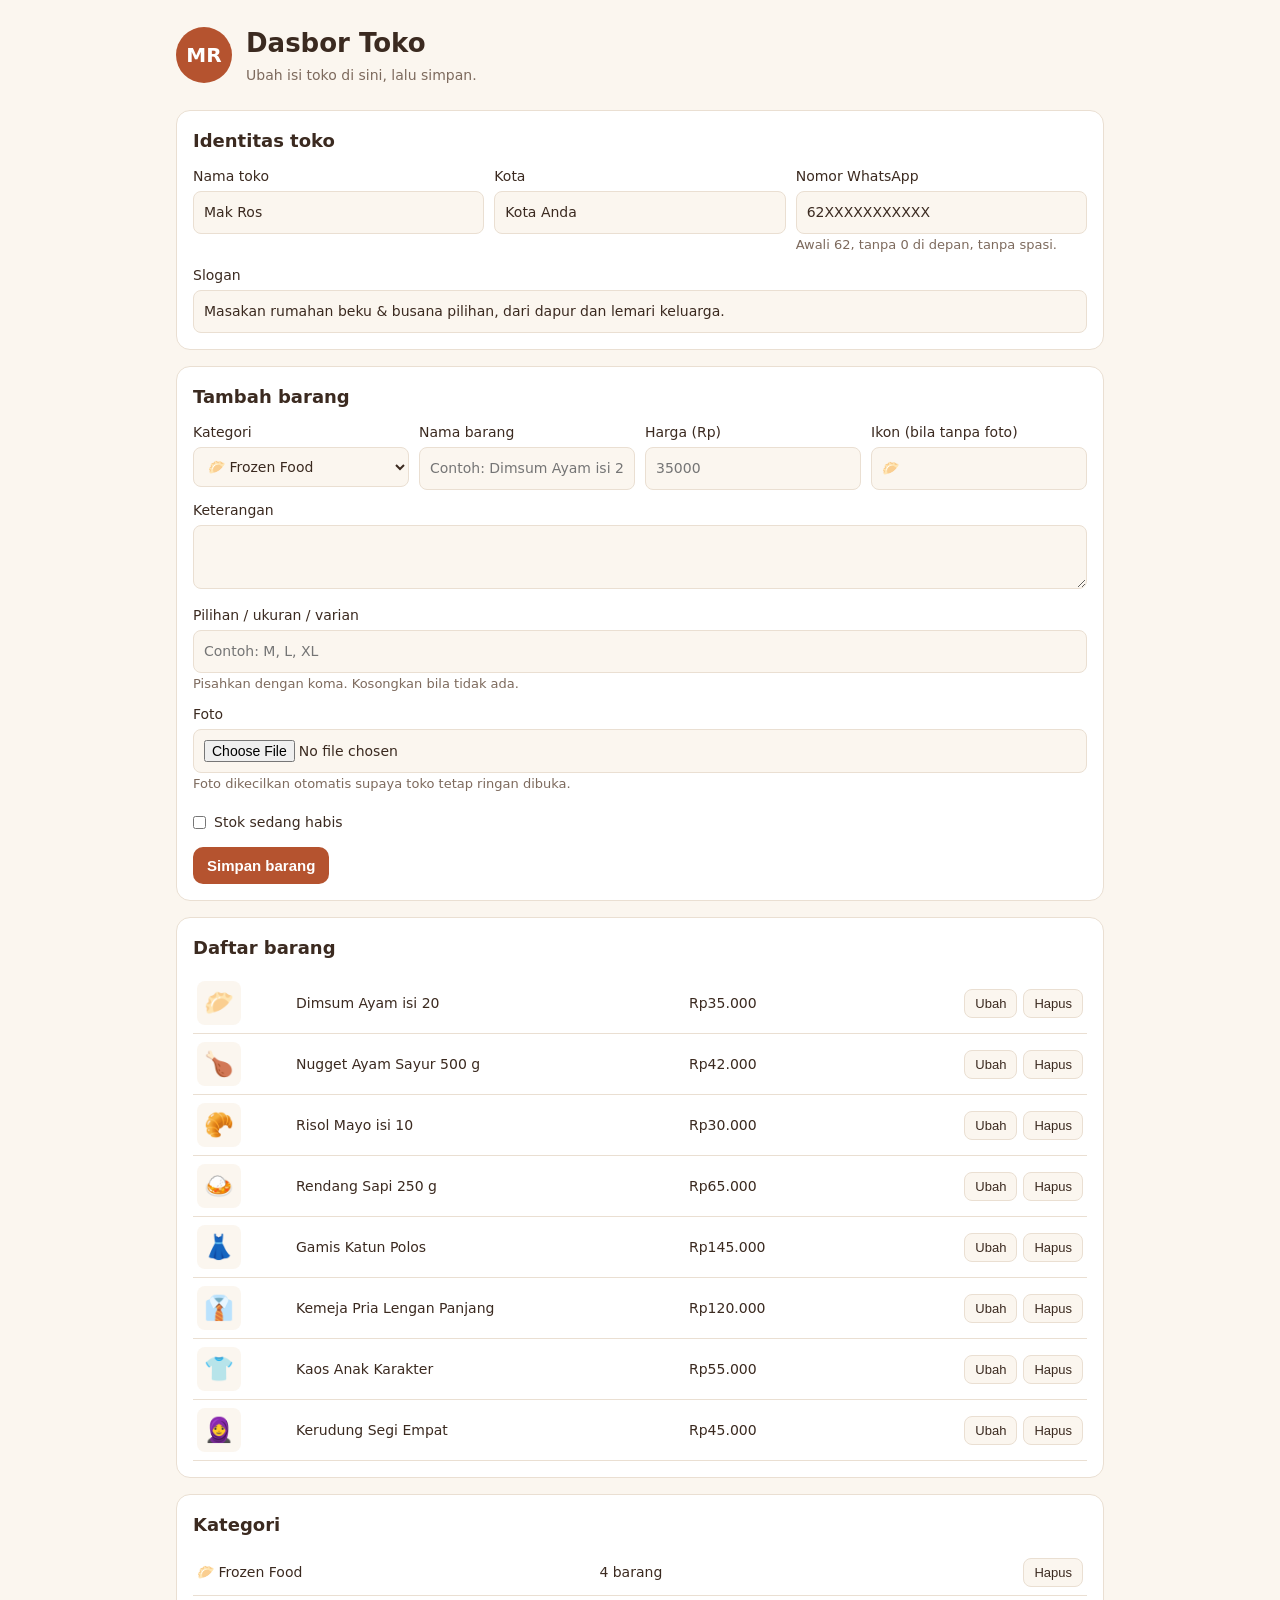
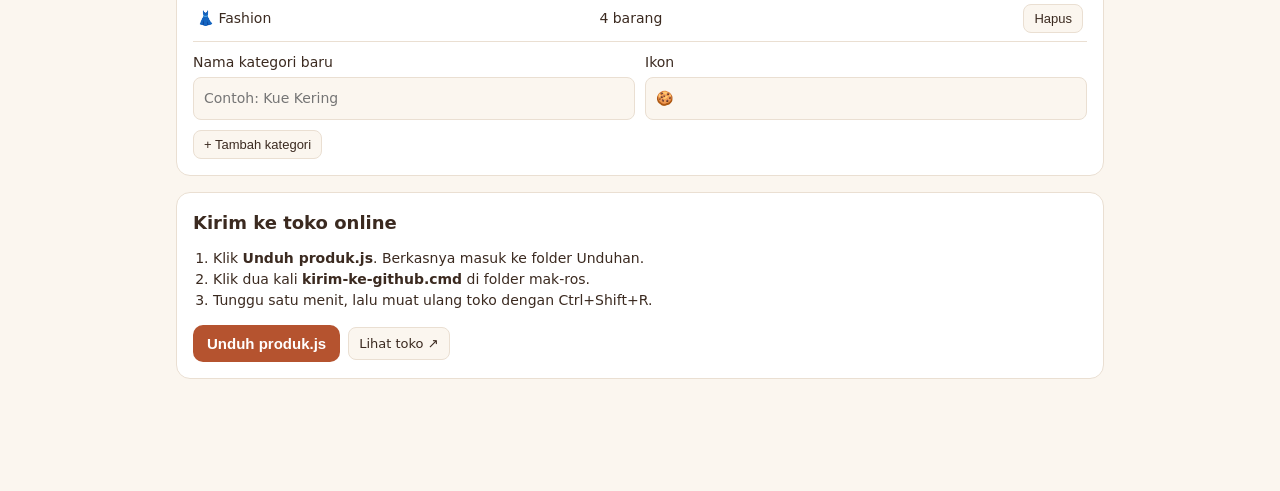
==== admin.html @ 11fc93fb "Dasbor admin: ubah toko lewat formulir, foto, dan tanda stok habis Co-Authored-By: Claude Opus 5.5 (" ====
<!doctype html>
<html lang="id">
<head>
  <meta charset="utf-8">
  <meta name="viewport" content="width=device-width, initial-scale=1">
  <meta name="robots" content="noindex">
  <title>Dasbor Mak Ros</title>
  <link rel="stylesheet" href="style.css">
  <style>
    .wadah { max-width: 960px; margin: 0 auto; padding: 16px; }
    .panel { background: var(--kartu); border: 1px solid var(--garis); border-radius: 14px; padding: 16px; margin-bottom: 16px; }
    .panel h2 { margin: 0 0 12px; font-size: 18px; }
    .baris { display: grid; gap: 10px; grid-template-columns: repeat(auto-fit, minmax(200px, 1fr)); }
    label { display: block; font-size: 14px; }
    input, textarea, select {
      width: 100%; margin-top: 4px; padding: 10px; border-radius: 8px; font: inherit;
      border: 1px solid var(--garis); background: var(--latar); color: var(--teks);
    }
    .centang { display: flex; gap: 8px; align-items: center; }
    .centang input { width: auto; margin: 0; }
    .petunjuk { color: var(--redup); font-size: 13px; margin: 4px 0 0; }
    .tabel { width: 100%; border-collapse: collapse; font-size: 14px; }
    .tabel td { padding: 8px 4px; border-bottom: 1px solid var(--garis); vertical-align: middle; }
    .mini { width: 44px; height: 44px; border-radius: 8px; background: var(--latar); display: grid; place-items: center; font-size: 24px; overflow: hidden; }
    .mini img { width: 100%; height: 100%; object-fit: cover; }
    .habis { color: #c0392b; font-size: 12px; font-weight: 600; }
    .tombol-kecil { padding: 6px 10px; border-radius: 8px; border: 1px solid var(--garis); background: var(--latar); color: var(--teks); cursor: pointer; font-size: 13px; }
    .aksi-bawah { display: flex; gap: 8px; flex-wrap: wrap; }
    .pita { background: #fff3cd; color: #6b4e00; padding: 10px 14px; border-radius: 10px; font-size: 14px; margin-bottom: 16px; }
    .pratinjau-foto { margin-top: 8px; max-width: 160px; border-radius: 8px; display: block; }
    .langkah { margin: 0; padding-left: 20px; font-size: 14px; }
  </style>
</head>
<body>
  <header class="kepala">
    <div class="logo" aria-hidden="true">MR</div>
    <div>
      <h1>Dasbor Toko</h1>
      <p>Ubah isi toko di sini, lalu simpan.</p>
    </div>
  </header>

  <div class="wadah">
    <div class="pita" id="pitaDraf" hidden>
      Anda sedang melanjutkan perubahan yang belum dikirim.
      <button class="tombol-kecil" id="buangDraf">Buang perubahan</button>
    </div>

    <section class="panel">
      <h2>Identitas toko</h2>
      <div class="baris">
        <label>Nama toko <input id="nama"></label>
        <label>Kota <input id="kota"></label>
        <label>Nomor WhatsApp <input id="wa" inputmode="numeric" placeholder="6281234567890">
          <span class="petunjuk">Awali 62, tanpa 0 di depan, tanpa spasi.</span>
        </label>
      </div>
      <label style="margin-top:10px">Slogan <input id="slogan"></label>
    </section>

    <section class="panel">
      <h2 id="judulForm">Tambah barang</h2>
      <div class="baris">
        <label>Kategori <select id="fKategori"></select></label>
        <label>Nama barang <input id="fNama" placeholder="Contoh: Dimsum Ayam isi 20"></label>
        <label>Harga (Rp) <input id="fHarga" inputmode="numeric" placeholder="35000"></label>
        <label>Ikon (bila tanpa foto) <input id="fIkon" placeholder="🥟" maxlength="4"></label>
      </div>
      <label style="margin-top:10px">Keterangan <textarea id="fKet" rows="2"></textarea></label>
      <label style="margin-top:10px">Pilihan / ukuran / varian
        <input id="fPilihan" placeholder="Contoh: M, L, XL">
        <span class="petunjuk">Pisahkan dengan koma. Kosongkan bila tidak ada.</span>
      </label>
      <label style="margin-top:10px">Foto
        <input id="fFoto" type="file" accept="image/*">
        <span class="petunjuk">Foto dikecilkan otomatis supaya toko tetap ringan dibuka.</span>
      </label>
      <img id="fPratinjau" class="pratinjau-foto" alt="" hidden>
      <button class="tombol-kecil" id="hapusFoto" hidden>Hapus foto</button>
      <label class="centang" style="margin-top:10px"><input id="fHabis" type="checkbox"> Stok sedang habis</label>
      <div class="aksi-bawah" style="margin-top:14px">
        <button class="utama" id="simpanBarang">Simpan barang</button>
        <button class="sekunder" id="batalEdit" hidden>Batal</button>
      </div>
    </section>

    <section class="panel">
      <h2>Daftar barang</h2>
      <table class="tabel"><tbody id="daftarBarang"></tbody></table>
    </section>

    <section class="panel">
      <h2>Kategori</h2>
      <table class="tabel"><tbody id="daftarKategori"></tbody></table>
      <div class="baris" style="margin-top:10px">
        <label>Nama kategori baru <input id="kNama" placeholder="Contoh: Kue Kering"></label>
        <label>Ikon <input id="kIkon" placeholder="🍪" maxlength="4"></label>
      </div>
      <button class="tombol-kecil" id="tambahKategori" style="margin-top:10px">+ Tambah kategori</button>
    </section>

    <section class="panel">
      <h2>Kirim ke toko online</h2>
      <ol class="langkah">
        <li>Klik <strong>Unduh produk.js</strong>. Berkasnya masuk ke folder Unduhan.</li>
        <li>Klik dua kali <strong>kirim-ke-github.cmd</strong> di folder mak-ros.</li>
        <li>Tunggu satu menit, lalu muat ulang toko dengan Ctrl+Shift+R.</li>
      </ol>
      <div class="aksi-bawah" style="margin-top:14px">
        <button class="utama" id="unduh">Unduh produk.js</button>
        <a class="tombol-kecil" href="index.html" target="_blank" style="text-decoration:none;align-self:center">Lihat toko ↗</a>
      </div>
    </section>
  </div>

  <script src="produk.js"></script>
  <script>
  (function () {
    const KUNCI_DRAF = "makros-draf-admin";
    const $ = (id) => document.getElementById(id);
    const rupiah = (n) => "Rp" + Number(n).toLocaleString("id-ID");
    const salin = (x) => JSON.parse(JSON.stringify(x));

    let data = salin(window.TOKO);
    try {
      const draf = localStorage.getItem(KUNCI_DRAF);
      // Draf yang sudah sama dengan produk.js berarti sudah terkirim.
      if (draf && draf === JSON.stringify(window.TOKO)) localStorage.removeItem(KUNCI_DRAF);
      else if (draf) { data = JSON.parse(draf); $("pitaDraf").hidden = false; }
    } catch (e) {}

    let idSunting = null;
    let fotoSementara = "";

    function simpanDraf() {
      try { localStorage.setItem(KUNCI_DRAF, JSON.stringify(data)); $("pitaDraf").hidden = false; }
      catch (e) { alert("Penyimpanan browser penuh. Kurangi jumlah foto atau unduh sekarang."); }
    }

    // ---- identitas ----
    const identitas = { nama: "nama", kota: "kota", wa: "nomorWhatsApp", slogan: "slogan" };
    Object.keys(identitas).forEach((id) => {
      $(id).value = data[identitas[id]] || "";
      $(id).oninput = () => { data[identitas[id]] = $(id).value.trim(); simpanDraf(); };
    });

    // ---- kategori ----
    function gambarKategori() {
      $("fKategori").innerHTML = "";
      data.kategori.forEach((k) => $("fKategori").add(new Option(k.ikon + " " + k.nama, k.id)));
      const tb = $("daftarKategori");
      tb.innerHTML = "";
      data.kategori.forEach((k) => {
        const tr = document.createElement("tr");
        const jumlah = data.produk.filter((p) => p.kategori === k.id).length;
        tr.innerHTML = "<td></td><td></td><td style='text-align:right'></td>";
        tr.children[0].textContent = k.ikon + " " + k.nama;
        tr.children[1].textContent = jumlah + " barang";
        const hapus = document.createElement("button");
        hapus.className = "tombol-kecil"; hapus.textContent = "Hapus";
        hapus.onclick = () => {
          if (jumlah) return alert("Kategori ini masih berisi barang. Pindahkan atau hapus barangnya dulu.");
          if (data.kategori.length === 1) return alert("Toko perlu setidaknya satu kategori.");
          data.kategori = data.kategori.filter((x) => x.id !== k.id);
          simpanDraf(); gambarKategori();
        };
        tr.children[2].appendChild(hapus);
        tb.appendChild(tr);
      });
    }

    $("tambahKategori").onclick = () => {
      const nama = $("kNama").value.trim();
      if (!nama) return alert("Isi nama kategori.");
      const id = nama.toLowerCase().replace(/[^a-z0-9]+/g, "-").replace(/^-|-$/g, "") || "kategori";
      if (data.kategori.some((k) => k.id === id)) return alert("Kategori itu sudah ada.");
      data.kategori.push({ id, nama, ikon: $("kIkon").value.trim() || "🛍️" });
      $("kNama").value = ""; $("kIkon").value = "";
      simpanDraf(); gambarKategori();
    };

    // ---- foto: dikecilkan ke sisi terpanjang 600 px ----
    $("fFoto").onchange = () => {
      const berkas = $("fFoto").files[0];
      if (!berkas) return;
      const img = new Image();
      img.onload = () => {
        const skala = Math.min(1, 600 / Math.max(img.width, img.height));
        const c = document.createElement("canvas");
        c.width = Math.round(img.width * skala); c.height = Math.round(img.height * skala);
        c.getContext("2d").drawImage(img, 0, 0, c.width, c.height);
        fotoSementara = c.toDataURL("image/jpeg", 0.75);
        tampilkanFoto();
        URL.revokeObjectURL(img.src);
      };
      img.src = URL.createObjectURL(berkas);
    };
    $("hapusFoto").onclick = () => { fotoSementara = ""; $("fFoto").value = ""; tampilkanFoto(); };
    function tampilkanFoto() {
      $("fPratinjau").hidden = !fotoSementara;
      $("hapusFoto").hidden = !fotoSementara;
      if (fotoSementara) $("fPratinjau").src = fotoSementara;
    }

    // ---- barang ----
    function kosongkanForm() {
      idSunting = null; fotoSementara = "";
      ["fNama", "fHarga", "fIkon", "fKet", "fPilihan", "fFoto"].forEach((id) => ($(id).value = ""));
      $("fHabis").checked = false;
      $("judulForm").textContent = "Tambah barang";
      $("batalEdit").hidden = true;
      tampilkanFoto();
    }

    function sunting(p) {
      idSunting = p.id;
      $("fKategori").value = p.kategori;
      $("fNama").value = p.nama;
      $("fHarga").value = p.harga;
      $("fIkon").value = p.ikon || "";
      $("fKet").value = p.keterangan || "";
      $("fPilihan").value = (p.pilihan || []).join(", ");
      $("fHabis").checked = !!p.habis;
      fotoSementara = p.foto || "";
      $("judulForm").textContent = "Ubah barang";
      $("batalEdit").hidden = false;
      tampilkanFoto();
      $("judulForm").scrollIntoView({ behavior: "smooth" });
    }

    $("batalEdit").onclick = kosongkanForm;

    $("simpanBarang").onclick = () => {
      const nama = $("fNama").value.trim();
      const harga = Number($("fHarga").value.replace(/\D/g, ""));
      if (!nama) return alert("Isi nama barang.");
      if (!harga) return alert("Isi harga dengan angka, contoh 35000.");
      const barang = {
        id: idSunting || "P" + Date.now().toString(36).toUpperCase(),
        kategori: $("fKategori").value,
        nama,
        harga,
        ikon: $("fIkon").value.trim() || "🛍️",
        keterangan: $("fKet").value.trim()
      };
      const pilihan = $("fPilihan").value.split(",").map((s) => s.trim()).filter(Boolean);
      if (pilihan.length) barang.pilihan = pilihan;
      if (fotoSementara) barang.foto = fotoSementara;
      if ($("fHabis").checked) barang.habis = true;

      const i = data.produk.findIndex((p) => p.id === barang.id);
      if (i >= 0) data.produk[i] = barang; else data.produk.push(barang);
      simpanDraf(); kosongkanForm(); gambarBarang(); gambarKategori();
    };

    function gambarBarang() {
      const tb = $("daftarBarang");
      tb.innerHTML = "";
      data.kategori.forEach((k) => {
        data.produk.filter((p) => p.kategori === k.id).forEach((p) => {
          const tr = document.createElement("tr");
          tr.innerHTML = "<td><div class='mini'></div></td><td></td><td></td><td style='text-align:right;white-space:nowrap'></td>";
          const mini = tr.querySelector(".mini");
          if (p.foto) { const img = document.createElement("img"); img.src = p.foto; img.alt = ""; mini.appendChild(img); }
          else mini.textContent = p.ikon || "🛍️";
          tr.children[1].textContent = p.nama;
          if (p.habis) { const h = document.createElement("div"); h.className = "habis"; h.textContent = "Stok habis"; tr.children[1].appendChild(h); }
          tr.children[2].textContent = rupiah(p.harga);
          const ubah = document.createElement("button");
          ubah.className = "tombol-kecil"; ubah.textContent = "Ubah";
          ubah.onclick = () => sunting(p);
          const hapus = document.createElement("button");
          hapus.className = "tombol-kecil"; hapus.textContent = "Hapus"; hapus.style.marginLeft = "6px";
          hapus.onclick = () => {
            if (!confirm("Hapus " + p.nama + "?")) return;
            data.produk = data.produk.filter((x) => x.id !== p.id);
            if (idSunting === p.id) kosongkanForm();
            simpanDraf(); gambarBarang(); gambarKategori();
          };
          tr.children[3].append(ubah, hapus);
          tb.appendChild(tr);
        });
      });
      if (!data.produk.length) tb.innerHTML = "<tr><td>Belum ada barang.</td></tr>";
    }

    // ---- unduh ----
    $("unduh").onclick = () => {
      if (!/^62\d{8,13}$/.test(data.nomorWhatsApp || "")) {
        if (!confirm("Nomor WhatsApp belum benar, jadi pembeli belum bisa memesan. Tetap unduh?")) return;
      }
      const isi = "// DATA TOKO MAK ROS\n" +
        "// Dibuat dari dasbor (admin.html). Ubah lewat dasbor, bukan di sini.\n\n" +
        "window.TOKO = " + JSON.stringify(data, null, 2) + ";\n";
      const a = document.createElement("a");
      a.href = URL.createObjectURL(new Blob([isi], { type: "text/javascript" }));
      a.download = "produk.js";
      a.click();
      URL.revokeObjectURL(a.href);
      alert("produk.js sudah diunduh. Sekarang klik dua kali kirim-ke-github.cmd di folder mak-ros.");
    };

    $("buangDraf").onclick = () => {
      if (!confirm("Buang semua perubahan yang belum dikirim?")) return;
      try { localStorage.removeItem(KUNCI_DRAF); } catch (e) {}
      location.reload();
    };

    gambarKategori();
    gambarBarang();
  })();
  </script>
</body>
</html>
---- style.css ----
:root {
  --latar: #fbf6ef;
  --kartu: #ffffff;
  --teks: #3b2a20;
  --redup: #7d6a5d;
  --utama: #b5532f;
  --utama-teks: #ffffff;
  --garis: #eadfd2;
  --wa: #1f9d55;
}
@media (prefers-color-scheme: dark) {
  :root {
    --latar: #1c1612;
    --kartu: #2a211b;
    --teks: #f3e9df;
    --redup: #b8a595;
    --utama: #e07a52;
    --garis: #3d3128;
  }
}

* { box-sizing: border-box; }
body {
  margin: 0;
  font-family: system-ui, -apple-system, "Segoe UI", Roboto, sans-serif;
  background: var(--latar);
  color: var(--teks);
  line-height: 1.5;
  padding-bottom: 80px;
}

.kepala {
  display: flex; gap: 14px; align-items: center;
  max-width: 960px; margin: 0 auto; padding: 24px 16px 8px;
}
.logo {
  width: 56px; height: 56px; flex: none; border-radius: 50%;
  background: var(--utama); color: var(--utama-teks);
  display: grid; place-items: center; font-weight: 700; font-size: 20px;
}
.kepala h1 { margin: 0; font-size: 26px; }
.kepala p { margin: 2px 0 0; color: var(--redup); font-size: 14px; }

.tab {
  display: flex; gap: 8px; overflow-x: auto;
  max-width: 960px; margin: 0 auto; padding: 12px 16px;
  position: sticky; top: 0; background: var(--latar); z-index: 2;
}
.tab button {
  border: 1px solid var(--garis); background: var(--kartu); color: var(--teks);
  padding: 8px 16px; border-radius: 999px; font-size: 15px; cursor: pointer; white-space: nowrap;
}
.tab button[aria-pressed="true"] { background: var(--utama); color: var(--utama-teks); border-color: var(--utama); }

.daftar {
  display: grid; gap: 14px;
  grid-template-columns: repeat(auto-fill, minmax(220px, 1fr));
  max-width: 960px; margin: 0 auto; padding: 8px 16px;
}
.kartu {
  background: var(--kartu); border: 1px solid var(--garis); border-radius: 14px;
  padding: 14px; display: flex; flex-direction: column; gap: 8px;
}
.gambar {
  aspect-ratio: 4 / 3; border-radius: 10px; background: var(--latar);
  display: grid; place-items: center; font-size: 56px; overflow: hidden;
}
.gambar img { width: 100%; height: 100%; object-fit: cover; }
.kartu h3 { margin: 0; font-size: 16px; }
.kartu p { margin: 0; color: var(--redup); font-size: 13px; flex: 1; }
.harga { font-weight: 700; color: var(--utama); font-size: 17px; }
.kartu.kosong { opacity: .6; }
.kartu button:disabled { background: var(--garis); color: var(--redup); cursor: not-allowed; }
.kartu select {
  padding: 8px; border-radius: 8px; border: 1px solid var(--garis);
  background: var(--latar); color: var(--teks); font-size: 14px;
}

button.utama, .kartu button {
  background: var(--utama); color: var(--utama-teks); border: 0;
  padding: 10px 14px; border-radius: 10px; font-size: 15px; font-weight: 600; cursor: pointer;
}
button.sekunder {
  background: transparent; color: var(--teks); border: 1px solid var(--garis);
  padding: 10px 14px; border-radius: 10px; font-size: 15px; cursor: pointer;
}

.tombol-keranjang {
  position: fixed; left: 16px; right: 16px; bottom: 16px; max-width: 480px; margin: 0 auto;
  background: var(--wa); color: #fff; border: 0; border-radius: 14px;
  padding: 14px; font-size: 16px; cursor: pointer; box-shadow: 0 6px 20px rgb(0 0 0 / .2);
}

.keranjang {
  width: min(480px, calc(100% - 32px)); border: 0; border-radius: 16px;
  background: var(--kartu); color: var(--teks); padding: 20px;
}
.keranjang::backdrop { background: rgb(0 0 0 / .5); }
.keranjang h2 { margin: 0 0 8px; }
.keranjang ul { list-style: none; padding: 0; margin: 0; }
.keranjang li {
  display: flex; align-items: center; gap: 8px; padding: 8px 0; border-bottom: 1px solid var(--garis);
}
.keranjang li span { flex: 1; font-size: 14px; }
.keranjang li button {
  width: 32px; height: 32px; border-radius: 8px; border: 1px solid var(--garis);
  background: var(--latar); color: var(--teks); font-size: 16px; cursor: pointer;
}
.keranjang label { display: block; font-size: 14px; margin-top: 10px; }
.keranjang input, .keranjang textarea {
  width: 100%; margin-top: 4px; padding: 10px; border-radius: 8px; font: inherit;
  border: 1px solid var(--garis); background: var(--latar); color: var(--teks);
}
.total { text-align: right; font-size: 17px; }
.aksi { display: flex; gap: 8px; justify-content: flex-end; margin-top: 16px; }
.aksi .utama { background: var(--wa); }

.kaki { text-align: center; color: var(--redup); font-size: 13px; padding: 24px 16px; }
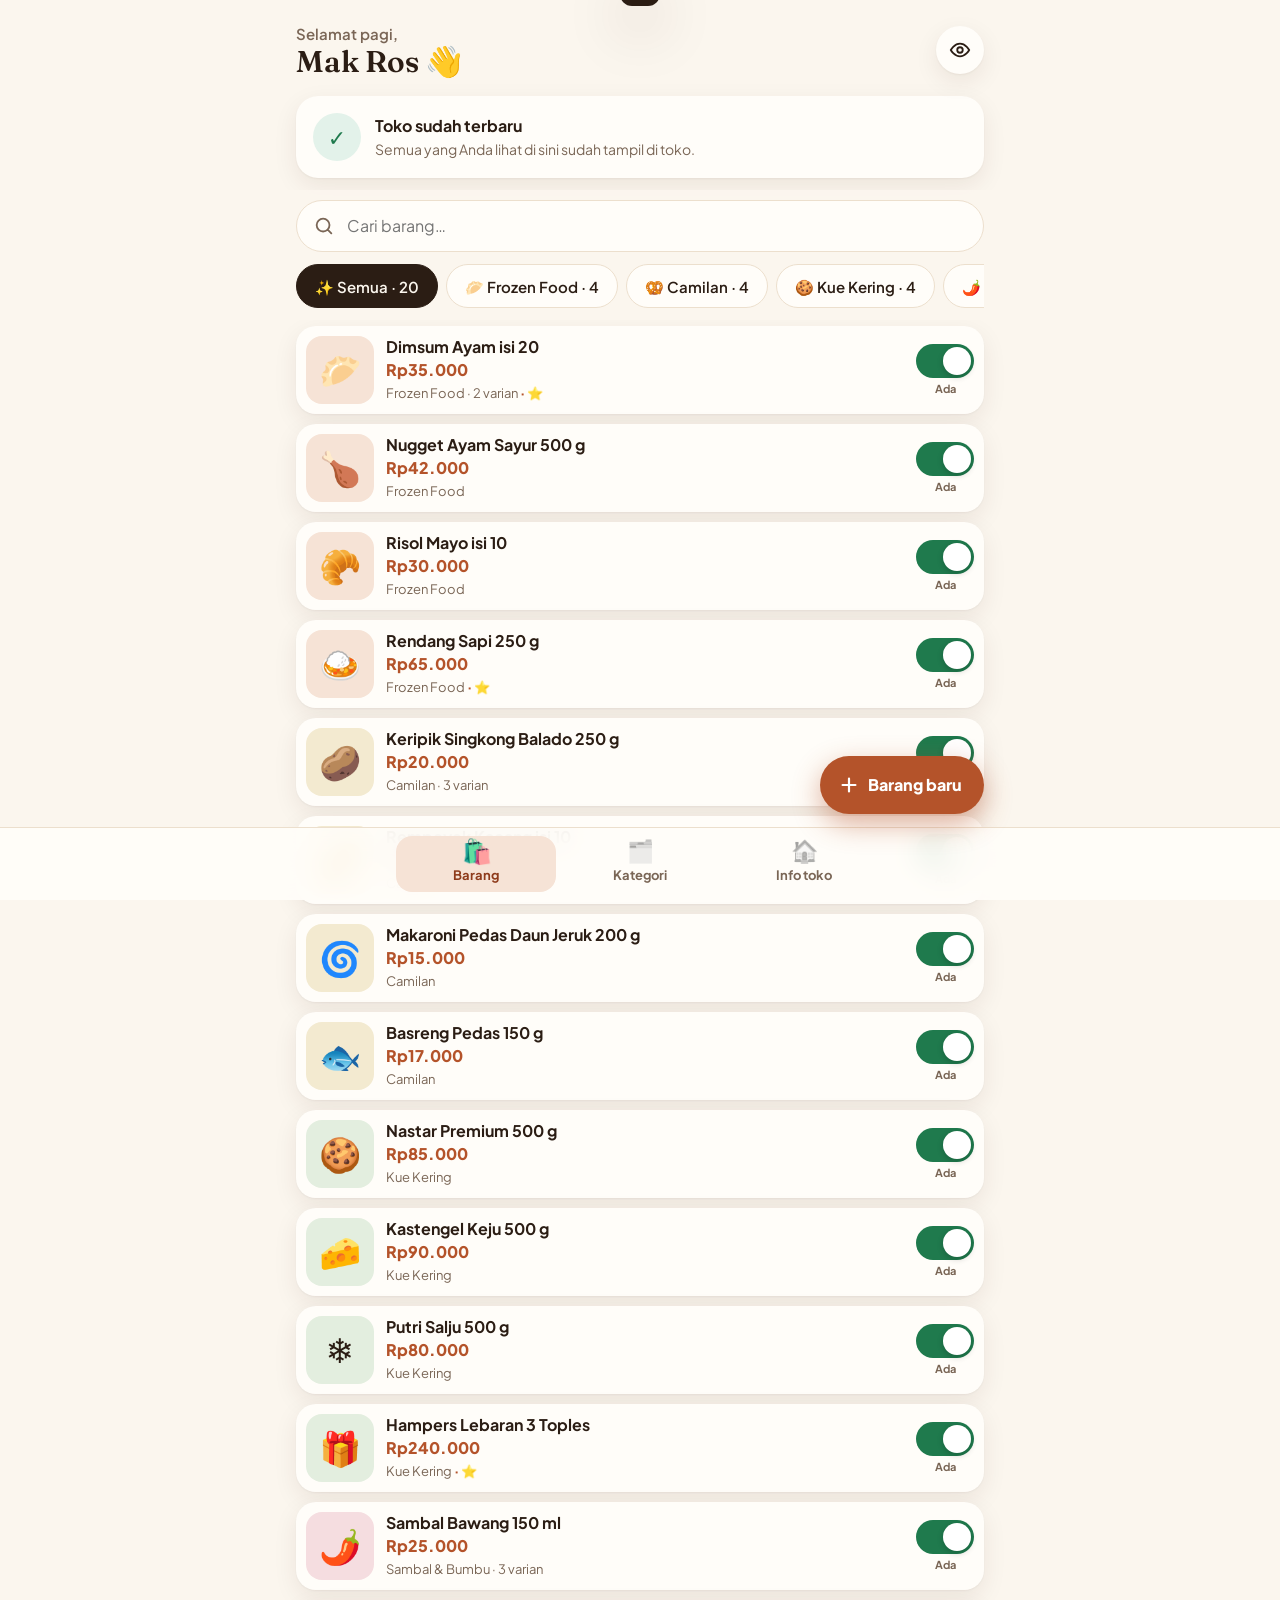
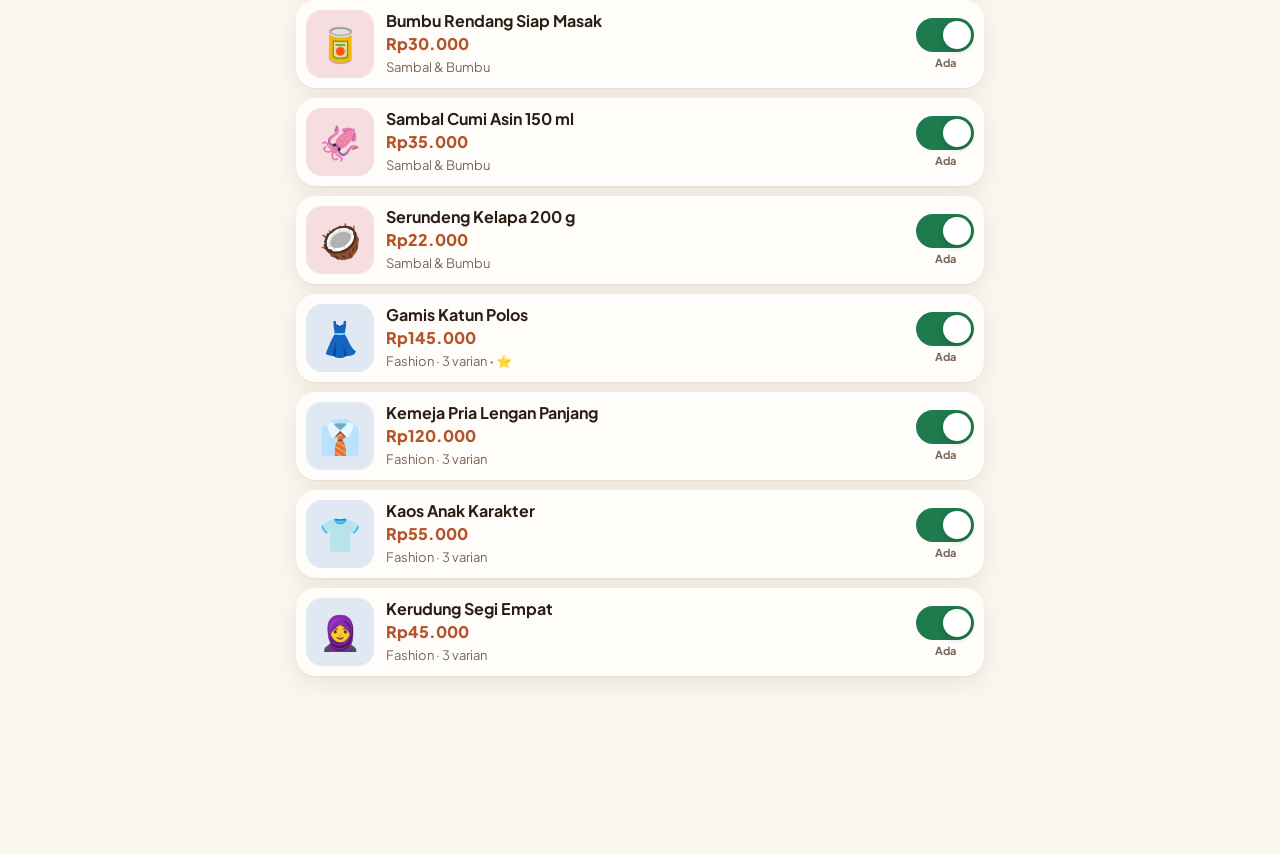
==== commit 3ee0a97d: "Tampilan baru toko dan dasbor: pencarian, detail barang, keranjang, terbit dari HP Co-Authored-By: C" ====
--- a/admin.html
+++ b/admin.html
@@ -2,313 +2,207 @@
 <html lang="id">
 <head>
   <meta charset="utf-8">
-  <meta name="viewport" content="width=device-width, initial-scale=1">
+  <meta name="viewport" content="width=device-width, initial-scale=1, viewport-fit=cover">
   <meta name="robots" content="noindex">
   <title>Dasbor Mak Ros</title>
+  <meta name="theme-color" content="#FBF6EE">
+  <link rel="icon" href="gambar/ikon.svg" type="image/svg+xml">
+  <link rel="apple-touch-icon" href="gambar/ikon-512.png">
+  <link rel="manifest" href="manifest-admin.json">
+  <link rel="preconnect" href="https://fonts.googleapis.com">
+  <link rel="preconnect" href="https://fonts.gstatic.com" crossorigin>
+  <link rel="stylesheet" href="https://fonts.googleapis.com/css2?family=Fraunces:ital,opsz,wght@0,9..144,500;0,9..144,600;1,9..144,500&family=Plus+Jakarta+Sans:wght@400;500;600;700;800&display=swap">
   <link rel="stylesheet" href="style.css">
-  <style>
-    .wadah { max-width: 960px; margin: 0 auto; padding: 16px; }
-    .panel { background: var(--kartu); border: 1px solid var(--garis); border-radius: 14px; padding: 16px; margin-bottom: 16px; }
-    .panel h2 { margin: 0 0 12px; font-size: 18px; }
-    .baris { display: grid; gap: 10px; grid-template-columns: repeat(auto-fit, minmax(200px, 1fr)); }
-    label { display: block; font-size: 14px; }
-    input, textarea, select {
-      width: 100%; margin-top: 4px; padding: 10px; border-radius: 8px; font: inherit;
-      border: 1px solid var(--garis); background: var(--latar); color: var(--teks);
-    }
-    .centang { display: flex; gap: 8px; align-items: center; }
-    .centang input { width: auto; margin: 0; }
-    .petunjuk { color: var(--redup); font-size: 13px; margin: 4px 0 0; }
-    .tabel { width: 100%; border-collapse: collapse; font-size: 14px; }
-    .tabel td { padding: 8px 4px; border-bottom: 1px solid var(--garis); vertical-align: middle; }
-    .mini { width: 44px; height: 44px; border-radius: 8px; background: var(--latar); display: grid; place-items: center; font-size: 24px; overflow: hidden; }
-    .mini img { width: 100%; height: 100%; object-fit: cover; }
-    .habis { color: #c0392b; font-size: 12px; font-weight: 600; }
-    .tombol-kecil { padding: 6px 10px; border-radius: 8px; border: 1px solid var(--garis); background: var(--latar); color: var(--teks); cursor: pointer; font-size: 13px; }
-    .aksi-bawah { display: flex; gap: 8px; flex-wrap: wrap; }
-    .pita { background: #fff3cd; color: #6b4e00; padding: 10px 14px; border-radius: 10px; font-size: 14px; margin-bottom: 16px; }
-    .pratinjau-foto { margin-top: 8px; max-width: 160px; border-radius: 8px; display: block; }
-    .langkah { margin: 0; padding-left: 20px; font-size: 14px; }
-  </style>
+  <link rel="stylesheet" href="admin.css">
 </head>
-<body>
-  <header class="kepala">
-    <div class="logo" aria-hidden="true">MR</div>
+<body class="dasbor">
+  <header class="sapaan">
     <div>
-      <h1>Dasbor Toko</h1>
-      <p>Ubah isi toko di sini, lalu simpan.</p>
-    </div>
+      <p class="sapaan-kecil" id="sapaan">Selamat datang</p>
+      <h1><span id="namaToko">Mak Ros</span> <span aria-hidden="true">👋</span></h1>
+    </div>
+    <a class="tombol-ikon tombol-lihat" id="lihatToko" href="index.html" target="_blank" rel="noopener" aria-label="Lihat toko">
+      <svg viewBox="0 0 24 24" aria-hidden="true"><use href="#i-mata"/></svg>
+    </a>
   </header>
 
-  <div class="wadah">
-    <div class="pita" id="pitaDraf" hidden>
-      Anda sedang melanjutkan perubahan yang belum dikirim.
-      <button class="tombol-kecil" id="buangDraf">Buang perubahan</button>
-    </div>
-
-    <section class="panel">
-      <h2>Identitas toko</h2>
-      <div class="baris">
-        <label>Nama toko <input id="nama"></label>
-        <label>Kota <input id="kota"></label>
-        <label>Nomor WhatsApp <input id="wa" inputmode="numeric" placeholder="6281234567890">
-          <span class="petunjuk">Awali 62, tanpa 0 di depan, tanpa spasi.</span>
-        </label>
-      </div>
-      <label style="margin-top:10px">Slogan <input id="slogan"></label>
+  <section class="kartu-status" id="kartuStatus" aria-live="polite">
+    <div class="status-ikon" id="statusIkon">✓</div>
+    <div class="status-teks">
+      <strong id="statusJudul">Toko sudah terbaru</strong>
+      <span id="statusKet">Semua yang Anda lihat di sini sudah tampil di toko.</span>
+    </div>
+    <div class="status-aksi" id="statusAksi" hidden>
+      <button class="tombol tombol-utama" id="tombolTerbit">Terbitkan</button>
+      <a class="tombol tombol-garis" href="index.html?pratinjau" target="_blank" rel="noopener">Pratinjau</a>
+    </div>
+  </section>
+
+  <main class="halaman">
+    <!-- ========== BARANG ========== -->
+    <section id="halBarang" class="hal">
+      <div class="bilah-saring bilah-saring-admin">
+        <label class="cari">
+          <svg viewBox="0 0 24 24" aria-hidden="true"><use href="#i-cari"/></svg>
+          <input id="cariBarang" type="search" placeholder="Cari barang…" aria-label="Cari barang">
+        </label>
+        <nav class="keping" id="saringKategori" aria-label="Saring kategori"></nav>
+      </div>
+      <ul class="daftar-admin" id="daftarBarang"></ul>
     </section>
 
-    <section class="panel">
-      <h2 id="judulForm">Tambah barang</h2>
-      <div class="baris">
-        <label>Kategori <select id="fKategori"></select></label>
-        <label>Nama barang <input id="fNama" placeholder="Contoh: Dimsum Ayam isi 20"></label>
-        <label>Harga (Rp) <input id="fHarga" inputmode="numeric" placeholder="35000"></label>
-        <label>Ikon (bila tanpa foto) <input id="fIkon" placeholder="🥟" maxlength="4"></label>
-      </div>
-      <label style="margin-top:10px">Keterangan <textarea id="fKet" rows="2"></textarea></label>
-      <label style="margin-top:10px">Pilihan / ukuran / varian
-        <input id="fPilihan" placeholder="Contoh: M, L, XL">
-        <span class="petunjuk">Pisahkan dengan koma. Kosongkan bila tidak ada.</span>
-      </label>
-      <label style="margin-top:10px">Foto
-        <input id="fFoto" type="file" accept="image/*">
-        <span class="petunjuk">Foto dikecilkan otomatis supaya toko tetap ringan dibuka.</span>
-      </label>
-      <img id="fPratinjau" class="pratinjau-foto" alt="" hidden>
-      <button class="tombol-kecil" id="hapusFoto" hidden>Hapus foto</button>
-      <label class="centang" style="margin-top:10px"><input id="fHabis" type="checkbox"> Stok sedang habis</label>
-      <div class="aksi-bawah" style="margin-top:14px">
-        <button class="utama" id="simpanBarang">Simpan barang</button>
-        <button class="sekunder" id="batalEdit" hidden>Batal</button>
-      </div>
+    <!-- ========== KATEGORI ========== -->
+    <section id="halKategori" class="hal" hidden>
+      <h2 class="judul-hal">Kategori</h2>
+      <p class="ket-hal">Urutan di sini sama dengan urutan di toko. Ketuk ikon untuk menggantinya.</p>
+      <ul class="daftar-admin" id="daftarKategori"></ul>
+      <button class="tombol tombol-garis tombol-lebar" id="tambahKategori" style="margin-top:14px">+ Kategori baru</button>
     </section>
 
-    <section class="panel">
-      <h2>Daftar barang</h2>
-      <table class="tabel"><tbody id="daftarBarang"></tbody></table>
+    <!-- ========== INFO TOKO ========== -->
+    <section id="halToko" class="hal" hidden>
+      <h2 class="judul-hal">Info toko</h2>
+      <p class="ket-hal">Tulisan ini tampil di halaman toko.</p>
+      <div class="kotak formulir">
+        <label>Nama toko<input data-toko="nama" maxlength="30"></label>
+        <label>Nomor WhatsApp
+          <div class="dengan-awalan"><span>+</span><input data-toko="nomorWhatsApp" inputmode="numeric" placeholder="6281234567890"></div>
+          <small class="bantu" id="bantuWa">Awali 62, lalu nomor tanpa 0 di depan. Contoh: 0812… ditulis 62812…</small>
+        </label>
+        <button class="tombol tombol-garis" id="cobaWa" type="button">💬 Coba buka WhatsApp toko</button>
+        <label>Kota<input data-toko="kota" placeholder="Contoh: Pekanbaru"></label>
+        <label>Slogan<textarea data-toko="slogan" rows="2"></textarea></label>
+        <label>Cerita toko<textarea data-toko="cerita" rows="4"></textarea>
+          <small class="bantu">Ceritakan dengan bahasa sendiri. Pembeli suka kisah yang tulus.</small>
+        </label>
+        <label>Jam buka<input data-toko="jamBuka" placeholder="Setiap hari, 08.00 – 20.00"></label>
+        <label>Pengiriman<input data-toko="areaKirim" placeholder="Dalam kota diantar…"></label>
+        <p class="label-kecil">Cara bayar</p>
+        <div class="keping-sunting" id="daftarBayar"></div>
+        <div class="tambah-sebaris">
+          <input id="bayarBaru" placeholder="Contoh: DANA, OVO">
+          <button class="tombol tombol-garis" id="tambahBayar" type="button">Tambah</button>
+        </div>
+      </div>
+
+      <h2 class="judul-hal" style="margin-top:28px">Terbitkan dari HP</h2>
+      <div class="kotak" id="kotakSambung"></div>
+
+      <h2 class="judul-hal" style="margin-top:28px">Cadangan</h2>
+      <div class="kotak">
+        <p class="ket-hal" style="margin-top:0">Simpan salinan seluruh isi toko ke HP atau laptop. Cara ini juga dipakai untuk terbit lewat laptop.</p>
+        <button class="tombol tombol-garis tombol-lebar" id="unduh">⬇️ Unduh produk.js</button>
+      </div>
     </section>
-
-    <section class="panel">
-      <h2>Kategori</h2>
-      <table class="tabel"><tbody id="daftarKategori"></tbody></table>
-      <div class="baris" style="margin-top:10px">
-        <label>Nama kategori baru <input id="kNama" placeholder="Contoh: Kue Kering"></label>
-        <label>Ikon <input id="kIkon" placeholder="🍪" maxlength="4"></label>
-      </div>
-      <button class="tombol-kecil" id="tambahKategori" style="margin-top:10px">+ Tambah kategori</button>
-    </section>
-
-    <section class="panel">
-      <h2>Kirim ke toko online</h2>
-      <ol class="langkah">
-        <li>Klik <strong>Unduh produk.js</strong>. Berkasnya masuk ke folder Unduhan.</li>
-        <li>Klik dua kali <strong>kirim-ke-github.cmd</strong> di folder mak-ros.</li>
-        <li>Tunggu satu menit, lalu muat ulang toko dengan Ctrl+Shift+R.</li>
-      </ol>
-      <div class="aksi-bawah" style="margin-top:14px">
-        <button class="utama" id="unduh">Unduh produk.js</button>
-        <a class="tombol-kecil" href="index.html" target="_blank" style="text-decoration:none;align-self:center">Lihat toko ↗</a>
-      </div>
-    </section>
-  </div>
+  </main>
+
+  <button class="tombol-apung" id="barangBaru" aria-label="Tambah barang baru">
+    <svg viewBox="0 0 24 24" aria-hidden="true"><use href="#i-plus"/></svg> Barang baru
+  </button>
+
+  <nav class="nav-bawah" aria-label="Menu">
+    <button data-hal="halBarang" aria-current="page"><span aria-hidden="true">🛍️</span>Barang</button>
+    <button data-hal="halKategori"><span aria-hidden="true">🗂️</span>Kategori</button>
+    <button data-hal="halToko"><span aria-hidden="true">🏠</span>Info toko</button>
+  </nav>
+
+  <!-- ========== LEMBAR SUNTING BARANG ========== -->
+  <dialog class="lembar lembar-penuh" id="lembarSunting" aria-labelledby="judulSunting">
+    <div class="lembar-isi">
+      <button class="tutup-lembar" data-tutup aria-label="Tutup">
+        <svg viewBox="0 0 24 24" aria-hidden="true"><use href="#i-x"/></svg>
+      </button>
+      <h2 class="judul-lembar" id="judulSunting">Barang baru</h2>
+      <div class="formulir">
+        <div class="foto-wadah" id="fotoWadah">
+          <button class="foto-kosong" id="fotoPilih" type="button">
+            <span class="foto-ikon" id="fotoIkon">📷</span>
+            <strong>Ketuk untuk pasang foto</strong>
+            <small>Foto dari galeri atau kamera</small>
+          </button>
+          <img id="fotoGambar" alt="" hidden>
+          <div class="foto-aksi" id="fotoAksi" hidden>
+            <button type="button" class="tombol tombol-garis" id="fotoGanti">Ganti foto</button>
+            <button type="button" class="tombol tombol-garis" id="fotoHapus">Hapus</button>
+          </div>
+          <input id="fotoBerkas" type="file" accept="image/*" hidden>
+        </div>
+
+        <label>Nama barang<input id="sNama" placeholder="Contoh: Dimsum Ayam isi 20" maxlength="60"></label>
+        <label>Harga
+          <div class="dengan-awalan"><span>Rp</span><input id="sHarga" inputmode="numeric" placeholder="35.000"></div>
+        </label>
+
+        <p class="label-kecil">Kategori</p>
+        <div class="pilihan" id="sKategori" role="radiogroup" aria-label="Kategori"></div>
+
+        <p class="label-kecil">Varian / ukuran <span class="opsional">(boleh kosong)</span></p>
+        <div class="keping-sunting" id="sVarian"></div>
+        <div class="tambah-sebaris">
+          <input id="varianBaru" placeholder="Contoh: Pedas, atau XL">
+          <button class="tombol tombol-garis" id="tambahVarian" type="button">Tambah</button>
+        </div>
+        <div class="saran" id="saranVarian"></div>
+
+        <label>Keterangan<textarea id="sKet" rows="3" placeholder="Rasa, bahan, ukuran, cara masak…"></textarea></label>
+
+        <div id="wadahIkon">
+          <p class="label-kecil">Ikon <span class="opsional">(tampil bila belum ada foto)</span></p>
+          <div class="kisi-ikon" id="sIkon"></div>
+        </div>
+
+        <div class="saklar-baris">
+          <div><strong>Stok tersedia</strong><small>Matikan saat barang habis</small></div>
+          <label class="saklar"><input type="checkbox" id="sTersedia" checked><span></span><b class="sr">Stok tersedia</b></label>
+        </div>
+        <div class="saklar-baris">
+          <div><strong>⭐ Jadikan favorit</strong><small>Tampil paling atas di toko</small></div>
+          <label class="saklar"><input type="checkbox" id="sUnggulan"><span></span><b class="sr">Jadikan favorit</b></label>
+        </div>
+
+        <button class="hapus-barang" id="hapusBarang" type="button" hidden>🗑 Hapus barang ini</button>
+      </div>
+      <div class="lembar-kaki">
+        <button class="tombol tombol-utama tombol-lebar" id="simpanBarang">Simpan</button>
+      </div>
+    </div>
+  </dialog>
+
+  <!-- ========== LEMBAR PILIH IKON KATEGORI ========== -->
+  <dialog class="lembar" id="lembarIkon" aria-labelledby="judulIkon">
+    <div class="lembar-isi">
+      <button class="tutup-lembar" data-tutup aria-label="Tutup">
+        <svg viewBox="0 0 24 24" aria-hidden="true"><use href="#i-x"/></svg>
+      </button>
+      <h2 class="judul-lembar" id="judulIkon">Pilih ikon</h2>
+      <div class="formulir"><div class="kisi-ikon" id="kisiIkonKategori"></div></div>
+    </div>
+  </dialog>
+
+  <!-- ========== LEMBAR TERBITKAN ========== -->
+  <dialog class="lembar" id="lembarTerbit" aria-labelledby="judulTerbit">
+    <div class="lembar-isi">
+      <button class="tutup-lembar" data-tutup aria-label="Tutup">
+        <svg viewBox="0 0 24 24" aria-hidden="true"><use href="#i-x"/></svg>
+      </button>
+      <h2 class="judul-lembar" id="judulTerbit">Terbitkan perubahan</h2>
+      <div class="formulir" id="isiTerbit"></div>
+      <div class="lembar-kaki lembar-kaki-kolom" id="kakiTerbit"></div>
+    </div>
+  </dialog>
+
+  <div class="roti" id="roti" role="status" aria-live="polite"></div>
+
+  <svg width="0" height="0" style="position:absolute" aria-hidden="true">
+    <symbol id="i-cari" viewBox="0 0 24 24"><path fill="none" stroke="currentColor" stroke-width="2" stroke-linecap="round" d="M11 18a7 7 0 1 0 0-14 7 7 0 0 0 0 14Zm9 2-4-4"/></symbol>
+    <symbol id="i-x" viewBox="0 0 24 24"><path fill="none" stroke="currentColor" stroke-width="2.2" stroke-linecap="round" d="M6 6l12 12M18 6 6 18"/></symbol>
+    <symbol id="i-plus" viewBox="0 0 24 24"><path fill="none" stroke="currentColor" stroke-width="2.4" stroke-linecap="round" d="M12 5v14M5 12h14"/></symbol>
+    <symbol id="i-mata" viewBox="0 0 24 24"><path fill="none" stroke="currentColor" stroke-width="2" d="M2 12s3.6-7 10-7 10 7 10 7-3.6 7-10 7S2 12 2 12Z"/><circle cx="12" cy="12" r="3" fill="none" stroke="currentColor" stroke-width="2"/></symbol>
+    <symbol id="i-atas" viewBox="0 0 24 24"><path fill="none" stroke="currentColor" stroke-width="2.2" stroke-linecap="round" stroke-linejoin="round" d="m6 14 6-6 6 6"/></symbol>
+    <symbol id="i-bawah" viewBox="0 0 24 24"><path fill="none" stroke="currentColor" stroke-width="2.2" stroke-linecap="round" stroke-linejoin="round" d="m6 10 6 6 6-6"/></symbol>
+  </svg>
 
   <script src="produk.js"></script>
-  <script>
-  (function () {
-    const KUNCI_DRAF = "makros-draf-admin";
-    const $ = (id) => document.getElementById(id);
-    const rupiah = (n) => "Rp" + Number(n).toLocaleString("id-ID");
-    const salin = (x) => JSON.parse(JSON.stringify(x));
-
-    let data = salin(window.TOKO);
-    try {
-      const draf = localStorage.getItem(KUNCI_DRAF);
-      // Draf yang sudah sama dengan produk.js berarti sudah terkirim.
-      if (draf && draf === JSON.stringify(window.TOKO)) localStorage.removeItem(KUNCI_DRAF);
-      else if (draf) { data = JSON.parse(draf); $("pitaDraf").hidden = false; }
-    } catch (e) {}
-
-    let idSunting = null;
-    let fotoSementara = "";
-
-    function simpanDraf() {
-      try { localStorage.setItem(KUNCI_DRAF, JSON.stringify(data)); $("pitaDraf").hidden = false; }
-      catch (e) { alert("Penyimpanan browser penuh. Kurangi jumlah foto atau unduh sekarang."); }
-    }
-
-    // ---- identitas ----
-    const identitas = { nama: "nama", kota: "kota", wa: "nomorWhatsApp", slogan: "slogan" };
-    Object.keys(identitas).forEach((id) => {
-      $(id).value = data[identitas[id]] || "";
-      $(id).oninput = () => { data[identitas[id]] = $(id).value.trim(); simpanDraf(); };
-    });
-
-    // ---- kategori ----
-    function gambarKategori() {
-      $("fKategori").innerHTML = "";
-      data.kategori.forEach((k) => $("fKategori").add(new Option(k.ikon + " " + k.nama, k.id)));
-      const tb = $("daftarKategori");
-      tb.innerHTML = "";
-      data.kategori.forEach((k) => {
-        const tr = document.createElement("tr");
-        const jumlah = data.produk.filter((p) => p.kategori === k.id).length;
-        tr.innerHTML = "<td></td><td></td><td style='text-align:right'></td>";
-        tr.children[0].textContent = k.ikon + " " + k.nama;
-        tr.children[1].textContent = jumlah + " barang";
-        const hapus = document.createElement("button");
-        hapus.className = "tombol-kecil"; hapus.textContent = "Hapus";
-        hapus.onclick = () => {
-          if (jumlah) return alert("Kategori ini masih berisi barang. Pindahkan atau hapus barangnya dulu.");
-          if (data.kategori.length === 1) return alert("Toko perlu setidaknya satu kategori.");
-          data.kategori = data.kategori.filter((x) => x.id !== k.id);
-          simpanDraf(); gambarKategori();
-        };
-        tr.children[2].appendChild(hapus);
-        tb.appendChild(tr);
-      });
-    }
-
-    $("tambahKategori").onclick = () => {
-      const nama = $("kNama").value.trim();
-      if (!nama) return alert("Isi nama kategori.");
-      const id = nama.toLowerCase().replace(/[^a-z0-9]+/g, "-").replace(/^-|-$/g, "") || "kategori";
-      if (data.kategori.some((k) => k.id === id)) return alert("Kategori itu sudah ada.");
-      data.kategori.push({ id, nama, ikon: $("kIkon").value.trim() || "🛍️" });
-      $("kNama").value = ""; $("kIkon").value = "";
-      simpanDraf(); gambarKategori();
-    };
-
-    // ---- foto: dikecilkan ke sisi terpanjang 600 px ----
-    $("fFoto").onchange = () => {
-      const berkas = $("fFoto").files[0];
-      if (!berkas) return;
-      const img = new Image();
-      img.onload = () => {
-        const skala = Math.min(1, 600 / Math.max(img.width, img.height));
-        const c = document.createElement("canvas");
-        c.width = Math.round(img.width * skala); c.height = Math.round(img.height * skala);
-        c.getContext("2d").drawImage(img, 0, 0, c.width, c.height);
-        fotoSementara = c.toDataURL("image/jpeg", 0.75);
-        tampilkanFoto();
-        URL.revokeObjectURL(img.src);
-      };
-      img.src = URL.createObjectURL(berkas);
-    };
-    $("hapusFoto").onclick = () => { fotoSementara = ""; $("fFoto").value = ""; tampilkanFoto(); };
-    function tampilkanFoto() {
-      $("fPratinjau").hidden = !fotoSementara;
-      $("hapusFoto").hidden = !fotoSementara;
-      if (fotoSementara) $("fPratinjau").src = fotoSementara;
-    }
-
-    // ---- barang ----
-    function kosongkanForm() {
-      idSunting = null; fotoSementara = "";
-      ["fNama", "fHarga", "fIkon", "fKet", "fPilihan", "fFoto"].forEach((id) => ($(id).value = ""));
-      $("fHabis").checked = false;
-      $("judulForm").textContent = "Tambah barang";
-      $("batalEdit").hidden = true;
-      tampilkanFoto();
-    }
-
-    function sunting(p) {
-      idSunting = p.id;
-      $("fKategori").value = p.kategori;
-      $("fNama").value = p.nama;
-      $("fHarga").value = p.harga;
-      $("fIkon").value = p.ikon || "";
-      $("fKet").value = p.keterangan || "";
-      $("fPilihan").value = (p.pilihan || []).join(", ");
-      $("fHabis").checked = !!p.habis;
-      fotoSementara = p.foto || "";
-      $("judulForm").textContent = "Ubah barang";
-      $("batalEdit").hidden = false;
-      tampilkanFoto();
-      $("judulForm").scrollIntoView({ behavior: "smooth" });
-    }
-
-    $("batalEdit").onclick = kosongkanForm;
-
-    $("simpanBarang").onclick = () => {
-      const nama = $("fNama").value.trim();
-      const harga = Number($("fHarga").value.replace(/\D/g, ""));
-      if (!nama) return alert("Isi nama barang.");
-      if (!harga) return alert("Isi harga dengan angka, contoh 35000.");
-      const barang = {
-        id: idSunting || "P" + Date.now().toString(36).toUpperCase(),
-        kategori: $("fKategori").value,
-        nama,
-        harga,
-        ikon: $("fIkon").value.trim() || "🛍️",
-        keterangan: $("fKet").value.trim()
-      };
-      const pilihan = $("fPilihan").value.split(",").map((s) => s.trim()).filter(Boolean);
-      if (pilihan.length) barang.pilihan = pilihan;
-      if (fotoSementara) barang.foto = fotoSementara;
-      if ($("fHabis").checked) barang.habis = true;
-
-      const i = data.produk.findIndex((p) => p.id === barang.id);
-      if (i >= 0) data.produk[i] = barang; else data.produk.push(barang);
-      simpanDraf(); kosongkanForm(); gambarBarang(); gambarKategori();
-    };
-
-    function gambarBarang() {
-      const tb = $("daftarBarang");
-      tb.innerHTML = "";
-      data.kategori.forEach((k) => {
-        data.produk.filter((p) => p.kategori === k.id).forEach((p) => {
-          const tr = document.createElement("tr");
-          tr.innerHTML = "<td><div class='mini'></div></td><td></td><td></td><td style='text-align:right;white-space:nowrap'></td>";
-          const mini = tr.querySelector(".mini");
-          if (p.foto) { const img = document.createElement("img"); img.src = p.foto; img.alt = ""; mini.appendChild(img); }
-          else mini.textContent = p.ikon || "🛍️";
-          tr.children[1].textContent = p.nama;
-          if (p.habis) { const h = document.createElement("div"); h.className = "habis"; h.textContent = "Stok habis"; tr.children[1].appendChild(h); }
-          tr.children[2].textContent = rupiah(p.harga);
-          const ubah = document.createElement("button");
-          ubah.className = "tombol-kecil"; ubah.textContent = "Ubah";
-          ubah.onclick = () => sunting(p);
-          const hapus = document.createElement("button");
-          hapus.className = "tombol-kecil"; hapus.textContent = "Hapus"; hapus.style.marginLeft = "6px";
-          hapus.onclick = () => {
-            if (!confirm("Hapus " + p.nama + "?")) return;
-            data.produk = data.produk.filter((x) => x.id !== p.id);
-            if (idSunting === p.id) kosongkanForm();
-            simpanDraf(); gambarBarang(); gambarKategori();
-          };
-          tr.children[3].append(ubah, hapus);
-          tb.appendChild(tr);
-        });
-      });
-      if (!data.produk.length) tb.innerHTML = "<tr><td>Belum ada barang.</td></tr>";
-    }
-
-    // ---- unduh ----
-    $("unduh").onclick = () => {
-      if (!/^62\d{8,13}$/.test(data.nomorWhatsApp || "")) {
-        if (!confirm("Nomor WhatsApp belum benar, jadi pembeli belum bisa memesan. Tetap unduh?")) return;
-      }
-      const isi = "// DATA TOKO MAK ROS\n" +
-        "// Dibuat dari dasbor (admin.html). Ubah lewat dasbor, bukan di sini.\n\n" +
-        "window.TOKO = " + JSON.stringify(data, null, 2) + ";\n";
-      const a = document.createElement("a");
-      a.href = URL.createObjectURL(new Blob([isi], { type: "text/javascript" }));
-      a.download = "produk.js";
-      a.click();
-      URL.revokeObjectURL(a.href);
-      alert("produk.js sudah diunduh. Sekarang klik dua kali kirim-ke-github.cmd di folder mak-ros.");
-    };
-
-    $("buangDraf").onclick = () => {
-      if (!confirm("Buang semua perubahan yang belum dikirim?")) return;
-      try { localStorage.removeItem(KUNCI_DRAF); } catch (e) {}
-      location.reload();
-    };
-
-    gambarKategori();
-    gambarBarang();
-  })();
-  </script>
+  <script src="admin.js"></script>
 </body>
 </html>
--- a/style.css
+++ b/style.css
@@ -1,118 +1,374 @@
+/* ============ Warna & ukuran dasar ============ */
 :root {
-  --latar: #fbf6ef;
-  --kartu: #ffffff;
-  --teks: #3b2a20;
-  --redup: #7d6a5d;
-  --utama: #b5532f;
-  --utama-teks: #ffffff;
-  --garis: #eadfd2;
-  --wa: #1f9d55;
+  --krem: #fbf6ee;
+  --kertas: #fffdf9;
+  --pasir: #f4ebdd;
+  --garis: #ecdfcd;
+  --teks: #2b1d14;
+  --redup: #7a6656;
+  --bata: #b4532a;
+  --bata-tua: #8e3b1b;
+  --bata-muda: #f6e3d6;
+  --emas: #c29242;
+  --daun: #1f7a4d;
+  --daun-tua: #17603c;
+  --bahaya: #b3261e;
+  --bayang: 0 1px 2px rgb(60 30 10 / .05), 0 8px 24px rgb(60 30 10 / .08);
+  --bayang-besar: 0 20px 60px rgb(60 30 10 / .22);
+  --huruf: "Plus Jakarta Sans", system-ui, -apple-system, "Segoe UI", Roboto, sans-serif;
+  --huruf-judul: "Fraunces", Georgia, "Times New Roman", serif;
+  --bulat: 20px;
+  --lebar: 1080px;
 }
 @media (prefers-color-scheme: dark) {
   :root {
-    --latar: #1c1612;
-    --kartu: #2a211b;
-    --teks: #f3e9df;
-    --redup: #b8a595;
-    --utama: #e07a52;
-    --garis: #3d3128;
+    --krem: #17110d;
+    --kertas: #211913;
+    --pasir: #2b2119;
+    --garis: #3a2d23;
+    --teks: #f5ebe0;
+    --redup: #bca896;
+    --bata: #e0774a;
+    --bata-tua: #f08c5f;
+    --bata-muda: #3a2419;
+    --emas: #d9ad62;
+    --daun: #2a9d63;
+    --daun-tua: #238553;
+    --bahaya: #ff8a80;
+    --bayang: 0 1px 2px rgb(0 0 0 / .3), 0 8px 24px rgb(0 0 0 / .3);
   }
 }
 
 * { box-sizing: border-box; }
+html { scroll-behavior: smooth; scroll-padding-top: 76px; -webkit-text-size-adjust: 100%; }
 body {
   margin: 0;
-  font-family: system-ui, -apple-system, "Segoe UI", Roboto, sans-serif;
-  background: var(--latar);
+  font-family: var(--huruf);
+  font-size: 16px;
+  background: var(--krem);
   color: var(--teks);
-  line-height: 1.5;
-  padding-bottom: 80px;
-}
-
-.kepala {
-  display: flex; gap: 14px; align-items: center;
-  max-width: 960px; margin: 0 auto; padding: 24px 16px 8px;
-}
-.logo {
-  width: 56px; height: 56px; flex: none; border-radius: 50%;
-  background: var(--utama); color: var(--utama-teks);
-  display: grid; place-items: center; font-weight: 700; font-size: 20px;
-}
-.kepala h1 { margin: 0; font-size: 26px; }
-.kepala p { margin: 2px 0 0; color: var(--redup); font-size: 14px; }
-
-.tab {
-  display: flex; gap: 8px; overflow-x: auto;
-  max-width: 960px; margin: 0 auto; padding: 12px 16px;
-  position: sticky; top: 0; background: var(--latar); z-index: 2;
-}
-.tab button {
-  border: 1px solid var(--garis); background: var(--kartu); color: var(--teks);
-  padding: 8px 16px; border-radius: 999px; font-size: 15px; cursor: pointer; white-space: nowrap;
-}
-.tab button[aria-pressed="true"] { background: var(--utama); color: var(--utama-teks); border-color: var(--utama); }
-
-.daftar {
-  display: grid; gap: 14px;
-  grid-template-columns: repeat(auto-fill, minmax(220px, 1fr));
-  max-width: 960px; margin: 0 auto; padding: 8px 16px;
-}
+  line-height: 1.55;
+  -webkit-font-smoothing: antialiased;
+  -webkit-tap-highlight-color: transparent;
+}
+img { max-width: 100%; display: block; }
+button, input, textarea, select { font: inherit; color: inherit; }
+button { cursor: pointer; }
+svg { width: 22px; height: 22px; flex: none; }
+:focus-visible { outline: 3px solid var(--emas); outline-offset: 2px; border-radius: 8px; }
+[hidden] { display: none !important; }
+
+/* ============ Tombol ============ */
+.tombol {
+  display: inline-flex; align-items: center; justify-content: center; gap: 8px;
+  min-height: 52px; padding: 0 24px; border-radius: 999px; border: 0;
+  font-weight: 700; font-size: 16px; text-decoration: none; white-space: nowrap;
+  transition: transform .15s ease, background .2s ease, box-shadow .2s ease;
+}
+.tombol:active { transform: scale(.97); }
+.tombol-utama { background: var(--bata); color: #fff; box-shadow: 0 6px 18px rgb(180 83 42 / .3); }
+.tombol-utama:hover { background: var(--bata-tua); }
+.tombol-garis { background: var(--kertas); color: var(--teks); border: 1.5px solid var(--garis); }
+.tombol-wa { background: var(--daun); color: #fff; box-shadow: 0 6px 18px rgb(31 122 77 / .3); }
+.tombol-wa:hover { background: var(--daun-tua); }
+.tombol-lebar { flex: 1; width: 100%; }
+.tombol-ikon {
+  display: grid; place-items: center; width: 44px; height: 44px; border-radius: 50%;
+  background: var(--daun); color: #fff; text-decoration: none;
+}
+
+/* ============ Bilah atas ============ */
+.pita-pratinjau {
+  background: var(--emas); color: #2b1d14; text-align: center; font-size: 14px; padding: 8px 16px;
+}
+.bilah-atas {
+  position: sticky; top: 0; z-index: 20;
+  display: flex; align-items: center; justify-content: space-between;
+  padding: 10px max(16px, calc((100% - var(--lebar)) / 2));
+  background: color-mix(in srgb, var(--krem) 86%, transparent);
+  backdrop-filter: blur(14px); -webkit-backdrop-filter: blur(14px);
+  border-bottom: 1px solid color-mix(in srgb, var(--garis) 60%, transparent);
+}
+.merek { display: flex; align-items: center; gap: 10px; color: var(--teks); text-decoration: none; }
+.merek-nama { font-family: var(--huruf-judul); font-size: 22px; font-weight: 600; letter-spacing: -.01em; }
+.monogram {
+  display: grid; place-items: center; width: 40px; height: 40px; border-radius: 50%;
+  background: var(--bata); color: #fff; font-family: var(--huruf-judul); font-weight: 600; font-size: 16px;
+  box-shadow: inset 0 0 0 2px rgb(255 255 255 / .25), 0 0 0 2px var(--emas);
+}
+
+/* ============ Pahlawan (bagian pembuka) ============ */
+.pahlawan {
+  position: relative; overflow: hidden; isolation: isolate;
+  max-width: var(--lebar); margin: 0 auto; padding: 56px 20px 48px; text-align: center;
+}
+.pahlawan::before {
+  content: ""; position: absolute; inset: -40% -20% auto; height: 120%; z-index: -2;
+  background:
+    radial-gradient(closest-side, color-mix(in srgb, var(--bata) 18%, transparent), transparent) 20% 40% / 60% 70% no-repeat,
+    radial-gradient(closest-side, color-mix(in srgb, var(--emas) 22%, transparent), transparent) 85% 30% / 50% 60% no-repeat;
+}
+.pahlawan-hias { position: absolute; inset: 0; z-index: -1; pointer-events: none; }
+.pahlawan-hias span {
+  position: absolute; display: grid; place-items: center;
+  width: var(--u); height: var(--u); font-size: calc(var(--u) * .5);
+  border-radius: 50%; background: var(--kertas); box-shadow: var(--bayang);
+  animation: melayang 7s ease-in-out infinite; animation-delay: var(--tunda);
+  opacity: .95;
+}
+@keyframes melayang { 50% { transform: translateY(-10px) rotate(4deg); } }
+.alis {
+  margin: 0 0 8px; font-size: 13px; font-weight: 700; letter-spacing: .12em; text-transform: uppercase; color: var(--bata);
+}
+.judul-besar {
+  margin: 0; font-family: var(--huruf-judul); font-weight: 600;
+  font-size: clamp(56px, 15vw, 112px); line-height: .95; letter-spacing: -.03em;
+}
+.slogan { max-width: 560px; margin: 18px auto 0; font-size: 18px; color: var(--redup); }
+.pahlawan-aksi { display: flex; gap: 12px; justify-content: center; flex-wrap: wrap; margin-top: 28px; }
+.lencana {
+  display: flex; flex-wrap: wrap; justify-content: center; gap: 8px 18px;
+  list-style: none; padding: 0; margin: 28px 0 0; font-size: 14px; font-weight: 600; color: var(--redup);
+}
+.lencana li { display: flex; gap: 6px; align-items: center; }
+
+/* ============ Bagian umum ============ */
+.bagian { max-width: var(--lebar); margin: 0 auto; padding: 32px 16px; }
+.kepala-bagian { margin-bottom: 18px; }
+.kepala-bagian p { margin: 4px 0 0; color: var(--redup); }
+.judul-bagian {
+  margin: 0; font-family: var(--huruf-judul); font-weight: 600; font-size: clamp(28px, 6vw, 38px);
+  line-height: 1.1; letter-spacing: -.02em;
+}
+.judul-bagian em { font-style: italic; color: var(--bata); font-weight: 500; }
+
+/* ============ Unggulan (geser ke samping) ============ */
+.gulir-samping {
+  display: grid; grid-auto-flow: column; grid-auto-columns: minmax(250px, 72%);
+  gap: 14px; overflow-x: auto; scroll-snap-type: x mandatory; padding: 4px 16px 16px; margin: 0 -16px;
+  scrollbar-width: none;
+}
+.gulir-samping::-webkit-scrollbar { display: none; }
+@media (min-width: 720px) { .gulir-samping { grid-auto-columns: minmax(260px, 1fr); } }
+.gulir-samping .kartu { scroll-snap-align: start; }
+
+/* ============ Cari & kategori ============ */
+.bilah-saring {
+  position: sticky; top: 64px; z-index: 10; margin: 0 -16px 8px; padding: 10px 16px 12px;
+  background: color-mix(in srgb, var(--krem) 92%, transparent);
+  backdrop-filter: blur(14px); -webkit-backdrop-filter: blur(14px);
+}
+.cari {
+  display: flex; align-items: center; gap: 10px; padding: 0 16px; min-height: 52px;
+  background: var(--kertas); border: 1.5px solid var(--garis); border-radius: 999px; color: var(--redup);
+}
+.cari:focus-within { border-color: var(--bata); }
+.cari input { flex: 1; border: 0; outline: 0; background: transparent; font-size: 16px; min-width: 0; color: var(--teks); }
+.keping { display: flex; gap: 8px; overflow-x: auto; padding-top: 12px; scrollbar-width: none; }
+.keping::-webkit-scrollbar { display: none; }
+.keping button {
+  flex: none; min-height: 44px; padding: 0 18px; border-radius: 999px;
+  border: 1.5px solid var(--garis); background: var(--kertas); font-weight: 600; font-size: 15px;
+  transition: background .2s, color .2s, border-color .2s;
+}
+.keping button[aria-pressed="true"] { background: var(--teks); border-color: var(--teks); color: var(--krem); }
+
+/* ============ Daftar & kartu barang ============ */
+.daftar { display: grid; gap: 14px; grid-template-columns: repeat(2, 1fr); }
+@media (min-width: 720px) { .daftar { grid-template-columns: repeat(3, 1fr); gap: 20px; } }
+@media (min-width: 980px) { .daftar { grid-template-columns: repeat(4, 1fr); } }
+.judul-kategori {
+  grid-column: 1 / -1; display: flex; align-items: baseline; gap: 10px;
+  margin: 22px 0 0; font-family: var(--huruf-judul); font-weight: 600; font-size: 24px;
+}
+.judul-kategori small { font-family: var(--huruf); font-size: 13px; color: var(--redup); font-weight: 600; }
+.judul-kategori:first-child { margin-top: 4px; }
+.kosong-daftar { grid-column: 1 / -1; text-align: center; color: var(--redup); padding: 40px 16px; }
+.kosong-daftar b { display: block; font-size: 40px; margin-bottom: 6px; }
+
 .kartu {
-  background: var(--kartu); border: 1px solid var(--garis); border-radius: 14px;
-  padding: 14px; display: flex; flex-direction: column; gap: 8px;
-}
+  position: relative; display: flex; flex-direction: column;
+  background: var(--kertas); border-radius: var(--bulat); overflow: hidden;
+  box-shadow: var(--bayang); text-align: left; border: 0; padding: 0;
+  transition: transform .2s ease, box-shadow .2s ease;
+  animation: muncul .45s ease both;
+}
+@keyframes muncul { from { opacity: 0; transform: translateY(12px); } }
+@media (hover: hover) { .kartu:hover { transform: translateY(-4px); box-shadow: var(--bayang-besar); } }
+.kartu-buka { all: unset; display: flex; flex-direction: column; flex: 1; cursor: pointer; }
+.kartu-buka:focus-visible { outline: 3px solid var(--emas); outline-offset: -3px; }
 .gambar {
-  aspect-ratio: 4 / 3; border-radius: 10px; background: var(--latar);
-  display: grid; place-items: center; font-size: 56px; overflow: hidden;
-}
-.gambar img { width: 100%; height: 100%; object-fit: cover; }
-.kartu h3 { margin: 0; font-size: 16px; }
-.kartu p { margin: 0; color: var(--redup); font-size: 13px; flex: 1; }
-.harga { font-weight: 700; color: var(--utama); font-size: 17px; }
-.kartu.kosong { opacity: .6; }
-.kartu button:disabled { background: var(--garis); color: var(--redup); cursor: not-allowed; }
-.kartu select {
-  padding: 8px; border-radius: 8px; border: 1px solid var(--garis);
-  background: var(--latar); color: var(--teks); font-size: 14px;
-}
-
-button.utama, .kartu button {
-  background: var(--utama); color: var(--utama-teks); border: 0;
-  padding: 10px 14px; border-radius: 10px; font-size: 15px; font-weight: 600; cursor: pointer;
-}
-button.sekunder {
-  background: transparent; color: var(--teks); border: 1px solid var(--garis);
-  padding: 10px 14px; border-radius: 10px; font-size: 15px; cursor: pointer;
-}
-
-.tombol-keranjang {
-  position: fixed; left: 16px; right: 16px; bottom: 16px; max-width: 480px; margin: 0 auto;
-  background: var(--wa); color: #fff; border: 0; border-radius: 14px;
-  padding: 14px; font-size: 16px; cursor: pointer; box-shadow: 0 6px 20px rgb(0 0 0 / .2);
-}
-
-.keranjang {
-  width: min(480px, calc(100% - 32px)); border: 0; border-radius: 16px;
-  background: var(--kartu); color: var(--teks); padding: 20px;
-}
-.keranjang::backdrop { background: rgb(0 0 0 / .5); }
-.keranjang h2 { margin: 0 0 8px; }
-.keranjang ul { list-style: none; padding: 0; margin: 0; }
-.keranjang li {
-  display: flex; align-items: center; gap: 8px; padding: 8px 0; border-bottom: 1px solid var(--garis);
-}
-.keranjang li span { flex: 1; font-size: 14px; }
-.keranjang li button {
-  width: 32px; height: 32px; border-radius: 8px; border: 1px solid var(--garis);
-  background: var(--latar); color: var(--teks); font-size: 16px; cursor: pointer;
-}
-.keranjang label { display: block; font-size: 14px; margin-top: 10px; }
-.keranjang input, .keranjang textarea {
-  width: 100%; margin-top: 4px; padding: 10px; border-radius: 8px; font: inherit;
-  border: 1px solid var(--garis); background: var(--latar); color: var(--teks);
-}
-.total { text-align: right; font-size: 17px; }
-.aksi { display: flex; gap: 8px; justify-content: flex-end; margin-top: 16px; }
-.aksi .utama { background: var(--wa); }
-
-.kaki { text-align: center; color: var(--redup); font-size: 13px; padding: 24px 16px; }
+  position: relative; aspect-ratio: 1; display: grid; place-items: center; overflow: hidden;
+  font-size: clamp(52px, 14vw, 76px); background: var(--latar-ikon, var(--pasir));
+}
+.gambar img { width: 100%; height: 100%; object-fit: cover; transition: transform .4s ease; }
+@media (hover: hover) { .kartu:hover .gambar img { transform: scale(1.05); } }
+.stiker {
+  position: absolute; top: 10px; left: 10px; padding: 4px 10px; border-radius: 999px;
+  font-size: 12px; font-weight: 700; background: var(--kertas); color: var(--teks); box-shadow: var(--bayang);
+}
+.stiker.habis { background: var(--teks); color: var(--krem); }
+.kartu-teks { padding: 12px 14px 16px; display: flex; flex-direction: column; gap: 4px; flex: 1; }
+.kartu-teks h3 { margin: 0; font-size: 15px; font-weight: 700; line-height: 1.3; }
+.kartu-teks p { margin: 0; font-size: 13px; color: var(--redup); display: -webkit-box; -webkit-line-clamp: 2; -webkit-box-orient: vertical; overflow: hidden; }
+.kartu-harga { margin-top: auto; padding-top: 6px; font-weight: 800; font-size: 16px; color: var(--bata); padding-right: 44px; }
+.kartu-tambah {
+  position: absolute; right: 10px; bottom: 10px; width: 44px; height: 44px; border-radius: 50%;
+  border: 0; background: var(--bata); color: #fff; display: grid; place-items: center;
+  box-shadow: 0 6px 14px rgb(180 83 42 / .35); transition: transform .15s ease;
+}
+.kartu-tambah:active { transform: scale(.9); }
+.kartu.habis .gambar { filter: grayscale(.8); opacity: .7; }
+.kartu.habis .kartu-tambah { display: none; }
+.gulir-samping .kartu .gambar { aspect-ratio: 4 / 3; }
+
+/* ============ Cerita ============ */
+.cerita { padding-top: 48px; padding-bottom: 48px; }
+.cerita-isi {
+  position: relative; padding: 36px 24px; border-radius: 28px; overflow: hidden;
+  background: var(--teks); color: var(--krem); text-align: center;
+}
+.cerita-isi::after {
+  content: "“"; position: absolute; top: -30px; right: 14px; font-family: var(--huruf-judul);
+  font-size: 200px; line-height: 1; color: var(--emas); opacity: .25;
+}
+.cerita-isi .alis { color: var(--emas); }
+.cerita-isi .judul-bagian em { color: var(--emas); }
+.cerita-isi p:last-child { max-width: 620px; margin: 16px auto 0; opacity: .85; font-size: 17px; }
+
+/* ============ Cara pesan & info ============ */
+.langkah { list-style: none; padding: 0; margin: 0; display: grid; gap: 12px; }
+@media (min-width: 720px) { .langkah { grid-template-columns: repeat(3, 1fr); } }
+.langkah li { display: flex; gap: 14px; padding: 18px; background: var(--kertas); border-radius: var(--bulat); box-shadow: var(--bayang); }
+.langkah span {
+  flex: none; display: grid; place-items: center; width: 40px; height: 40px; border-radius: 50%;
+  background: var(--bata-muda); color: var(--bata); font-weight: 800; font-family: var(--huruf-judul); font-size: 18px;
+}
+.langkah p { margin: 2px 0 0; color: var(--redup); font-size: 14px; }
+.info { display: grid; gap: 1px; margin: 20px 0 0; border-radius: var(--bulat); overflow: hidden; background: var(--garis); }
+@media (min-width: 720px) { .info { grid-template-columns: repeat(3, 1fr); } }
+.info div { background: var(--kertas); padding: 16px 18px; }
+.info dt { font-weight: 700; font-size: 14px; }
+.info dd { margin: 4px 0 0; color: var(--redup); font-size: 14px; }
+
+/* ============ Kaki ============ */
+.kaki { text-align: center; padding: 40px 16px 140px; color: var(--redup); }
+.kaki .monogram { margin: 0 auto 10px; width: 48px; height: 48px; font-size: 18px; }
+.kaki p { margin: 0; }
+.kaki strong { font-family: var(--huruf-judul); font-size: 20px; color: var(--teks); }
+.kaki-kecil { margin-top: 12px !important; font-size: 13px; }
+
+/* ============ Bilah keranjang melayang ============ */
+.bilah-keranjang {
+  position: fixed; z-index: 30; left: 50%; bottom: max(16px, env(safe-area-inset-bottom));
+  transform: translateX(-50%); width: min(520px, calc(100% - 24px));
+  display: flex; align-items: center; gap: 12px; min-height: 60px; padding: 8px 20px 8px 10px;
+  border: 0; border-radius: 999px; background: var(--teks); color: var(--krem);
+  font-size: 16px; font-weight: 600; box-shadow: var(--bayang-besar);
+  animation: naik .35s cubic-bezier(.2, .9, .3, 1.2) both;
+}
+@keyframes naik { from { transform: translate(-50%, 120%); } }
+.bilah-keranjang > span:nth-child(2) { flex: 1; text-align: left; }
+.bilah-keranjang-ikon {
+  position: relative; display: grid; place-items: center; width: 44px; height: 44px; border-radius: 50%;
+  background: var(--bata); color: #fff;
+}
+.bilah-keranjang-ikon b {
+  position: absolute; top: -4px; right: -4px; min-width: 22px; height: 22px; padding: 0 6px;
+  border-radius: 999px; background: var(--emas); color: #2b1d14; font-size: 12px; display: grid; place-items: center;
+}
+.bilah-keranjang.goyang .bilah-keranjang-ikon { animation: goyang .5s ease; }
+@keyframes goyang { 30% { transform: scale(1.25) rotate(-10deg); } 60% { transform: scale(.95) rotate(6deg); } }
+
+/* ============ Lembar (muncul dari bawah) ============ */
+.lembar {
+  width: 100%; max-width: 560px; max-height: 92dvh; margin: auto auto 0; padding: 0;
+  border: 0; border-radius: 28px 28px 0 0; background: var(--kertas); color: var(--teks);
+  box-shadow: var(--bayang-besar); overflow: hidden;
+}
+@media (min-width: 720px) { .lembar { margin: auto; border-radius: 28px; } }
+.lembar[open] { animation: lembar-naik .35s cubic-bezier(.2, .9, .3, 1) both; }
+@keyframes lembar-naik { from { transform: translateY(40px); opacity: 0; } }
+.lembar::backdrop { background: rgb(30 18 10 / .5); backdrop-filter: blur(3px); -webkit-backdrop-filter: blur(3px); }
+.lembar-isi { position: relative; display: flex; flex-direction: column; max-height: 92dvh; overflow-y: auto; overscroll-behavior: contain; }
+.tutup-lembar {
+  position: absolute; top: 14px; right: 14px; z-index: 3; width: 44px; height: 44px; border-radius: 50%;
+  border: 0; background: color-mix(in srgb, var(--kertas) 85%, transparent); display: grid; place-items: center;
+  box-shadow: var(--bayang); backdrop-filter: blur(8px);
+}
+.judul-lembar { margin: 0; padding: 24px 70px 8px 20px; font-family: var(--huruf-judul); font-weight: 600; font-size: 28px; }
+.lembar-kaki {
+  position: sticky; bottom: 0; display: flex; gap: 12px; align-items: center;
+  padding: 14px 20px max(16px, env(safe-area-inset-bottom)); margin-top: auto;
+  background: var(--kertas); border-top: 1px solid var(--garis);
+}
+.lembar-kaki-kolom { flex-direction: column; align-items: stretch; gap: 8px; }
+
+.detail-gambar {
+  aspect-ratio: 4 / 3; display: grid; place-items: center; font-size: 110px; background: var(--latar-ikon, var(--pasir)); flex: none;
+}
+.detail-gambar img { width: 100%; height: 100%; object-fit: cover; }
+.detail-teks { padding: 20px; }
+.detail-teks h2 { margin: 0; font-family: var(--huruf-judul); font-weight: 600; font-size: 28px; line-height: 1.15; }
+.detail-harga { margin: 8px 0 0; font-size: 22px; font-weight: 800; color: var(--bata); }
+.detail-ket { margin: 10px 0 0; color: var(--redup); }
+
+.label-kecil { margin: 18px 0 8px; font-size: 13px; font-weight: 700; letter-spacing: .06em; text-transform: uppercase; color: var(--redup); }
+.pilihan { display: flex; flex-wrap: wrap; gap: 8px; }
+.pilihan button {
+  min-height: 46px; padding: 0 18px; border-radius: 14px; border: 1.5px solid var(--garis);
+  background: var(--kertas); font-weight: 600; font-size: 15px; transition: all .15s ease;
+}
+.pilihan button[aria-checked="true"] { border-color: var(--bata); background: var(--bata-muda); color: var(--bata-tua); box-shadow: inset 0 0 0 1px var(--bata); }
+
+.penghitung {
+  display: flex; align-items: center; flex: none; border-radius: 999px; background: var(--pasir); padding: 4px;
+}
+.penghitung button {
+  width: 44px; height: 44px; border-radius: 50%; border: 0; background: var(--kertas);
+  font-size: 22px; font-weight: 600; box-shadow: var(--bayang);
+}
+.penghitung output { min-width: 36px; text-align: center; font-weight: 800; font-size: 17px; }
+.penghitung.kecil button { width: 34px; height: 34px; font-size: 18px; }
+.penghitung.kecil output { min-width: 28px; font-size: 15px; }
+
+/* Keranjang */
+.isi-keranjang { list-style: none; margin: 0; padding: 0 20px; }
+.isi-keranjang li { display: flex; gap: 12px; align-items: center; padding: 12px 0; border-bottom: 1px solid var(--garis); }
+.isi-keranjang .mini {
+  flex: none; width: 56px; height: 56px; border-radius: 14px; overflow: hidden;
+  display: grid; place-items: center; font-size: 28px; background: var(--latar-ikon, var(--pasir));
+}
+.isi-keranjang .mini img { width: 100%; height: 100%; object-fit: cover; }
+.isi-keranjang .teks { flex: 1; min-width: 0; }
+.isi-keranjang .teks b { display: block; font-size: 15px; line-height: 1.3; }
+.isi-keranjang .teks small { color: var(--redup); font-size: 13px; }
+.isi-keranjang .teks span { display: block; font-weight: 700; color: var(--bata); font-size: 14px; }
+.formulir { padding: 4px 20px 20px; }
+.formulir label { display: block; margin-top: 16px; font-weight: 600; font-size: 15px; }
+.formulir input, .formulir textarea {
+  display: block; width: 100%; margin-top: 6px; padding: 14px 16px; border-radius: 14px;
+  border: 1.5px solid var(--garis); background: var(--krem); font-size: 16px; resize: vertical;
+}
+.formulir input:focus, .formulir textarea:focus { outline: 0; border-color: var(--bata); background: var(--kertas); }
+.opsional { font-weight: 400; color: var(--redup); font-size: 13px; }
+.baris-total { display: flex; justify-content: space-between; align-items: baseline; font-size: 16px; }
+.baris-total strong { font-size: 24px; font-weight: 800; }
+.catatan-kecil { margin: 0; font-size: 13px; color: var(--redup); }
+.salah { border-color: var(--bahaya) !important; animation: getar .35s ease; }
+@keyframes getar { 25% { transform: translateX(-5px); } 75% { transform: translateX(5px); } }
+
+/* ============ Roti (pemberitahuan singkat) ============ */
+.roti {
+  position: fixed; z-index: 100; left: 50%; top: 18px; transform: translate(-50%, -150%);
+  max-width: calc(100% - 32px); padding: 12px 20px; border-radius: 999px;
+  background: var(--teks); color: var(--krem); font-weight: 600; font-size: 15px; box-shadow: var(--bayang-besar);
+  transition: transform .35s cubic-bezier(.2, .9, .3, 1.2); display: flex; gap: 12px; align-items: center;
+}
+.roti.tampil { transform: translate(-50%, 0); }
+.roti button { border: 0; background: transparent; color: var(--emas); font-weight: 800; padding: 4px; }
+
+@media (prefers-reduced-motion: reduce) {
+  *, *::before, *::after { animation: none !important; transition: none !important; }
+  html { scroll-behavior: auto; }
+}
--- a/admin.css
+++ b/admin.css
@@ -0,0 +1,215 @@
+/* Dasbor Mak Ros. Warna dan komponen dasar ada di style.css. */
+.dasbor { padding-bottom: 170px; }
+.sr { position: absolute; width: 1px; height: 1px; overflow: hidden; clip: rect(0 0 0 0); }
+
+.sapaan {
+  display: flex; align-items: center; justify-content: space-between; gap: 12px;
+  max-width: 720px; margin: 0 auto; padding: 22px 16px 6px;
+}
+.sapaan h1 { margin: 0; font-family: var(--huruf-judul); font-weight: 600; font-size: 30px; line-height: 1.1; }
+.sapaan-kecil { margin: 0; color: var(--redup); font-weight: 600; font-size: 15px; }
+.tombol-lihat { background: var(--kertas); color: var(--teks); box-shadow: var(--bayang); width: 48px; height: 48px; }
+
+/* Kartu status terbit */
+.kartu-status {
+  display: grid; grid-template-columns: auto 1fr; gap: 12px 14px; align-items: center;
+  max-width: 688px; margin: 12px auto 4px; padding: 16px; border-radius: 22px;
+  background: var(--kertas); box-shadow: var(--bayang); border: 1.5px solid transparent;
+  transition: border-color .3s, background .3s;
+}
+@media (max-width: 720px) { .kartu-status { margin: 12px 16px 4px; } }
+.status-ikon {
+  display: grid; place-items: center; width: 48px; height: 48px; border-radius: 50%;
+  background: #e3f2ea; color: var(--daun); font-weight: 800; font-size: 22px;
+}
+.status-teks strong { display: block; font-size: 16px; }
+.status-teks span { display: block; color: var(--redup); font-size: 14px; }
+.status-aksi { grid-column: 1 / -1; display: flex; gap: 10px; }
+.status-aksi .tombol { flex: 1; min-height: 50px; }
+.kartu-status.berubah { border-color: var(--emas); background: color-mix(in srgb, var(--emas) 9%, var(--kertas)); }
+.kartu-status.berubah .status-ikon { background: color-mix(in srgb, var(--emas) 25%, transparent); color: #8a6420; }
+@media (prefers-color-scheme: dark) {
+  .status-ikon { background: #173526; }
+  .kartu-status.berubah .status-ikon { color: var(--emas); }
+}
+
+.halaman { max-width: 720px; margin: 0 auto; padding: 8px 16px; }
+.judul-hal { margin: 12px 0 0; font-family: var(--huruf-judul); font-weight: 600; font-size: 26px; }
+.ket-hal { margin: 4px 0 14px; color: var(--redup); font-size: 15px; }
+.bilah-saring-admin { top: 0; margin-bottom: 6px; }
+
+/* Daftar barang & kategori */
+.daftar-admin { list-style: none; margin: 0; padding: 0; display: grid; grid-template-columns: minmax(0, 1fr); gap: 10px; }
+.baris-barang {
+  display: flex; align-items: center; gap: 12px; padding: 10px; border-radius: 20px;
+  background: var(--kertas); box-shadow: var(--bayang); animation: muncul .3s ease both;
+}
+.baris-barang.habis .mini, .baris-barang.habis .teks { opacity: .5; }
+.baris-barang .mini {
+  flex: none; width: 68px; height: 68px; border-radius: 16px; overflow: hidden;
+  display: grid; place-items: center; font-size: 34px; background: var(--latar-ikon, var(--pasir));
+}
+.baris-barang .mini img { width: 100%; height: 100%; object-fit: cover; }
+.baris-barang .buka { all: unset; flex: 1; min-width: 0; display: flex; align-items: center; gap: 12px; cursor: pointer; }
+.baris-barang .buka:focus-visible { outline: 3px solid var(--emas); outline-offset: 4px; border-radius: 12px; }
+.baris-barang .teks { min-width: 0; }
+.baris-barang .teks b { display: block; font-size: 16px; line-height: 1.3; overflow: hidden; text-overflow: ellipsis; white-space: nowrap; }
+.baris-barang .teks span { font-weight: 800; color: var(--bata); }
+.baris-barang .teks small { display: block; color: var(--redup); font-size: 13px; }
+.tanda-habis { color: var(--bahaya); font-weight: 700; }
+.tanda-favorit { color: #8a6420; font-weight: 700; }
+.kosong-admin { text-align: center; color: var(--redup); padding: 40px 16px; }
+.kosong-admin b { display: block; font-size: 44px; }
+
+.saklar-mini { display: flex; flex-direction: column; align-items: center; gap: 2px; font-size: 11px; font-weight: 700; color: var(--redup); }
+
+/* Saklar */
+.saklar { position: relative; flex: none; width: 58px; height: 34px; cursor: pointer; }
+.saklar input { position: absolute; opacity: 0; width: 100%; height: 100%; margin: 0; cursor: pointer; }
+.saklar span {
+  position: absolute; inset: 0; border-radius: 999px; background: var(--garis); transition: background .2s;
+  pointer-events: none;
+}
+.saklar span::after {
+  content: ""; position: absolute; top: 3px; left: 3px; width: 28px; height: 28px; border-radius: 50%;
+  background: #fff; box-shadow: 0 2px 6px rgb(0 0 0 / .2); transition: transform .25s cubic-bezier(.2, .9, .3, 1.2);
+}
+.saklar input:checked + span { background: var(--daun); }
+.saklar input:checked + span::after { transform: translateX(24px); }
+.saklar input:focus-visible + span { outline: 3px solid var(--emas); outline-offset: 2px; }
+.saklar-baris {
+  display: flex; align-items: center; justify-content: space-between; gap: 12px;
+  margin-top: 16px; padding: 14px 16px; border-radius: 16px; background: var(--krem);
+}
+.saklar-baris small { display: block; color: var(--redup); font-size: 13px; }
+
+/* Kategori */
+.baris-kategori {
+  display: flex; align-items: center; gap: 10px; padding: 10px; border-radius: 20px; background: var(--kertas); box-shadow: var(--bayang);
+}
+.baris-kategori .ikon-besar {
+  flex: none; width: 56px; height: 56px; border-radius: 16px; border: 0; font-size: 28px; background: var(--latar-ikon, var(--pasir));
+}
+.baris-kategori .isi { flex: 1; min-width: 0; }
+.baris-kategori input {
+  width: 100%; border: 1.5px solid transparent; background: transparent; border-radius: 10px; padding: 6px 8px;
+  font-weight: 700; font-size: 16px;
+}
+.baris-kategori input:focus { outline: 0; border-color: var(--bata); background: var(--krem); }
+.baris-kategori small { display: block; padding-left: 10px; color: var(--redup); font-size: 13px; }
+.tombol-kecil-bulat {
+  flex: none; width: 40px; height: 40px; border-radius: 12px; border: 0; background: var(--krem);
+  display: grid; place-items: center; font-size: 16px;
+}
+.tombol-kecil-bulat:disabled { opacity: .3; cursor: default; }
+.tombol-kecil-bulat svg { width: 20px; height: 20px; }
+
+/* Kotak & formulir */
+.kotak { padding: 4px 16px 18px; border-radius: 22px; background: var(--kertas); box-shadow: var(--bayang); }
+.kotak.formulir { padding-top: 4px; }
+.formulir .tombol { margin-top: 10px; }
+.bantu { display: block; margin-top: 6px; font-weight: 400; font-size: 13px; color: var(--redup); }
+.bantu.salah-teks { color: var(--bahaya); }
+.bantu.benar-teks { color: var(--daun); }
+.dengan-awalan { display: flex; align-items: stretch; margin-top: 6px; }
+.dengan-awalan span {
+  display: grid; place-items: center; padding: 0 14px; border-radius: 14px 0 0 14px;
+  background: var(--pasir); border: 1.5px solid var(--garis); border-right: 0; font-weight: 700; color: var(--redup);
+}
+.formulir .dengan-awalan input { margin-top: 0; border-radius: 0 14px 14px 0; font-weight: 700; font-size: 18px; }
+
+.keping-sunting { display: flex; flex-wrap: wrap; gap: 8px; }
+.keping-sunting span {
+  display: inline-flex; align-items: center; gap: 4px; padding: 4px 4px 4px 14px; min-height: 40px;
+  border-radius: 999px; background: var(--bata-muda); color: var(--bata-tua); font-weight: 600;
+}
+.keping-sunting button { width: 32px; height: 32px; border-radius: 50%; border: 0; background: transparent; color: inherit; font-size: 16px; }
+.tambah-sebaris { display: flex; gap: 8px; margin-top: 10px; }
+.tambah-sebaris input {
+  flex: 1; min-width: 0; padding: 12px 14px; border-radius: 14px; border: 1.5px solid var(--garis); background: var(--krem); font-size: 16px;
+}
+.tambah-sebaris .tombol { margin-top: 0; min-height: 48px; padding: 0 18px; }
+.saran { display: flex; flex-wrap: wrap; gap: 6px; margin-top: 10px; }
+.saran button {
+  border: 1.5px dashed var(--garis); background: transparent; border-radius: 999px; padding: 6px 12px; font-size: 13px; font-weight: 600; color: var(--redup);
+}
+
+/* Foto */
+.foto-wadah { position: relative; margin-top: 8px; }
+.foto-kosong {
+  width: 100%; aspect-ratio: 4 / 3; display: flex; flex-direction: column; align-items: center; justify-content: center; gap: 4px;
+  border: 2px dashed var(--garis); border-radius: 22px; background: var(--latar-ikon, var(--krem)); color: var(--teks);
+}
+.foto-kosong:hover { border-color: var(--bata); }
+.foto-ikon { font-size: 64px; line-height: 1.1; }
+.foto-kosong small { color: var(--redup); }
+#fotoGambar { width: 100%; aspect-ratio: 4 / 3; object-fit: cover; border-radius: 22px; }
+.foto-aksi { position: absolute; left: 12px; bottom: 12px; display: flex; gap: 8px; }
+.foto-aksi .tombol { margin: 0; min-height: 42px; padding: 0 16px; font-size: 14px; box-shadow: var(--bayang); }
+
+.kisi-ikon { display: grid; grid-template-columns: repeat(auto-fill, minmax(52px, 1fr)); gap: 6px; }
+.kisi-ikon button {
+  aspect-ratio: 1; border-radius: 14px; border: 1.5px solid transparent; background: var(--krem); font-size: 26px;
+}
+.kisi-ikon button[aria-pressed="true"] { border-color: var(--bata); background: var(--bata-muda); }
+
+.hapus-barang {
+  width: 100%; margin-top: 22px; min-height: 50px; border-radius: 14px; border: 0;
+  background: transparent; color: var(--bahaya); font-weight: 700;
+}
+.lembar-penuh { max-height: 100dvh; }
+@media (max-width: 719px) { .lembar-penuh { height: 100dvh; border-radius: 0; } .lembar-penuh .lembar-isi { max-height: 100dvh; height: 100%; } }
+
+/* Tombol apung & navigasi bawah */
+.tombol-apung {
+  position: fixed; z-index: 25; right: max(16px, calc((100% - 720px) / 2 + 16px)); bottom: calc(86px + env(safe-area-inset-bottom));
+  display: flex; align-items: center; gap: 8px; min-height: 58px; padding: 0 22px 0 18px; border: 0; border-radius: 999px;
+  background: var(--bata); color: #fff; font-weight: 800; font-size: 16px; box-shadow: 0 10px 28px rgb(180 83 42 / .45);
+  transition: transform .15s;
+}
+.tombol-apung:active { transform: scale(.95); }
+.nav-bawah {
+  position: fixed; z-index: 24; left: 0; right: 0; bottom: 0;
+  display: flex; justify-content: center; gap: 4px; padding: 8px 8px max(8px, env(safe-area-inset-bottom));
+  background: color-mix(in srgb, var(--kertas) 92%, transparent); backdrop-filter: blur(14px); -webkit-backdrop-filter: blur(14px);
+  border-top: 1px solid var(--garis);
+}
+.nav-bawah button {
+  flex: 1; max-width: 160px; display: flex; flex-direction: column; align-items: center; gap: 2px;
+  min-height: 56px; border: 0; border-radius: 16px; background: transparent; font-weight: 700; font-size: 13px; color: var(--redup);
+}
+.nav-bawah button span { font-size: 22px; line-height: 1.2; filter: grayscale(1); opacity: .6; transition: all .2s; }
+.nav-bawah button[aria-current="page"] { background: var(--bata-muda); color: var(--bata-tua); }
+.nav-bawah button[aria-current="page"] span { filter: none; opacity: 1; transform: scale(1.1); }
+
+/* Terbit */
+.daftar-ubah { list-style: none; margin: 8px 0 0; padding: 0; }
+.daftar-ubah li { display: flex; gap: 10px; align-items: center; padding: 10px 0; border-bottom: 1px solid var(--garis); font-size: 15px; }
+.daftar-ubah li span { flex: none; font-size: 12px; font-weight: 800; padding: 3px 9px; border-radius: 999px; }
+.jenis-baru { background: #e3f2ea; color: var(--daun-tua); }
+.jenis-ubah { background: color-mix(in srgb, var(--emas) 25%, transparent); color: #8a6420; }
+.jenis-hapus { background: #fbe4e2; color: var(--bahaya); }
+@media (prefers-color-scheme: dark) {
+  .jenis-baru { background: #173526; color: #7fd6a6; }
+  .jenis-ubah { color: var(--emas); }
+  .jenis-hapus { background: #3a1d1b; }
+}
+.kemajuan { height: 10px; border-radius: 999px; background: var(--pasir); overflow: hidden; margin: 18px 0 8px; }
+.kemajuan i { display: block; height: 100%; width: 0; background: linear-gradient(90deg, var(--bata), var(--emas)); border-radius: inherit; transition: width .4s ease; }
+.hasil-besar { text-align: center; padding: 16px 0 8px; }
+.hasil-besar b { display: block; font-size: 64px; line-height: 1.2; animation: goyang .7s ease; }
+.hasil-besar strong { display: block; font-family: var(--huruf-judul); font-size: 26px; font-weight: 600; }
+.hasil-besar p { color: var(--redup); margin: 6px 0 0; }
+.langkah-sambung { margin: 8px 0 0; padding-left: 22px; }
+.langkah-sambung li { margin: 8px 0; }
+.langkah-sambung a { color: var(--bata); font-weight: 700; }
+.kode { font-family: ui-monospace, Consolas, monospace; background: var(--pasir); padding: 1px 6px; border-radius: 6px; font-size: 14px; }
+.pilihan-cara { display: grid; gap: 10px; margin-top: 8px; }
+.pilihan-cara > div { padding: 14px 16px; border-radius: 16px; background: var(--krem); }
+.pilihan-cara strong { display: block; }
+.pilihan-cara p { margin: 4px 0 0; color: var(--redup); font-size: 14px; }
+.tersambung { display: flex; gap: 12px; align-items: center; padding-top: 14px; }
+.tersambung b { font-size: 28px; }
+.tersambung div { flex: 1; }
+.tersambung small { display: block; color: var(--redup); }
+.tombol-teks { border: 0; background: transparent; color: var(--bahaya); font-weight: 700; padding: 8px; }
